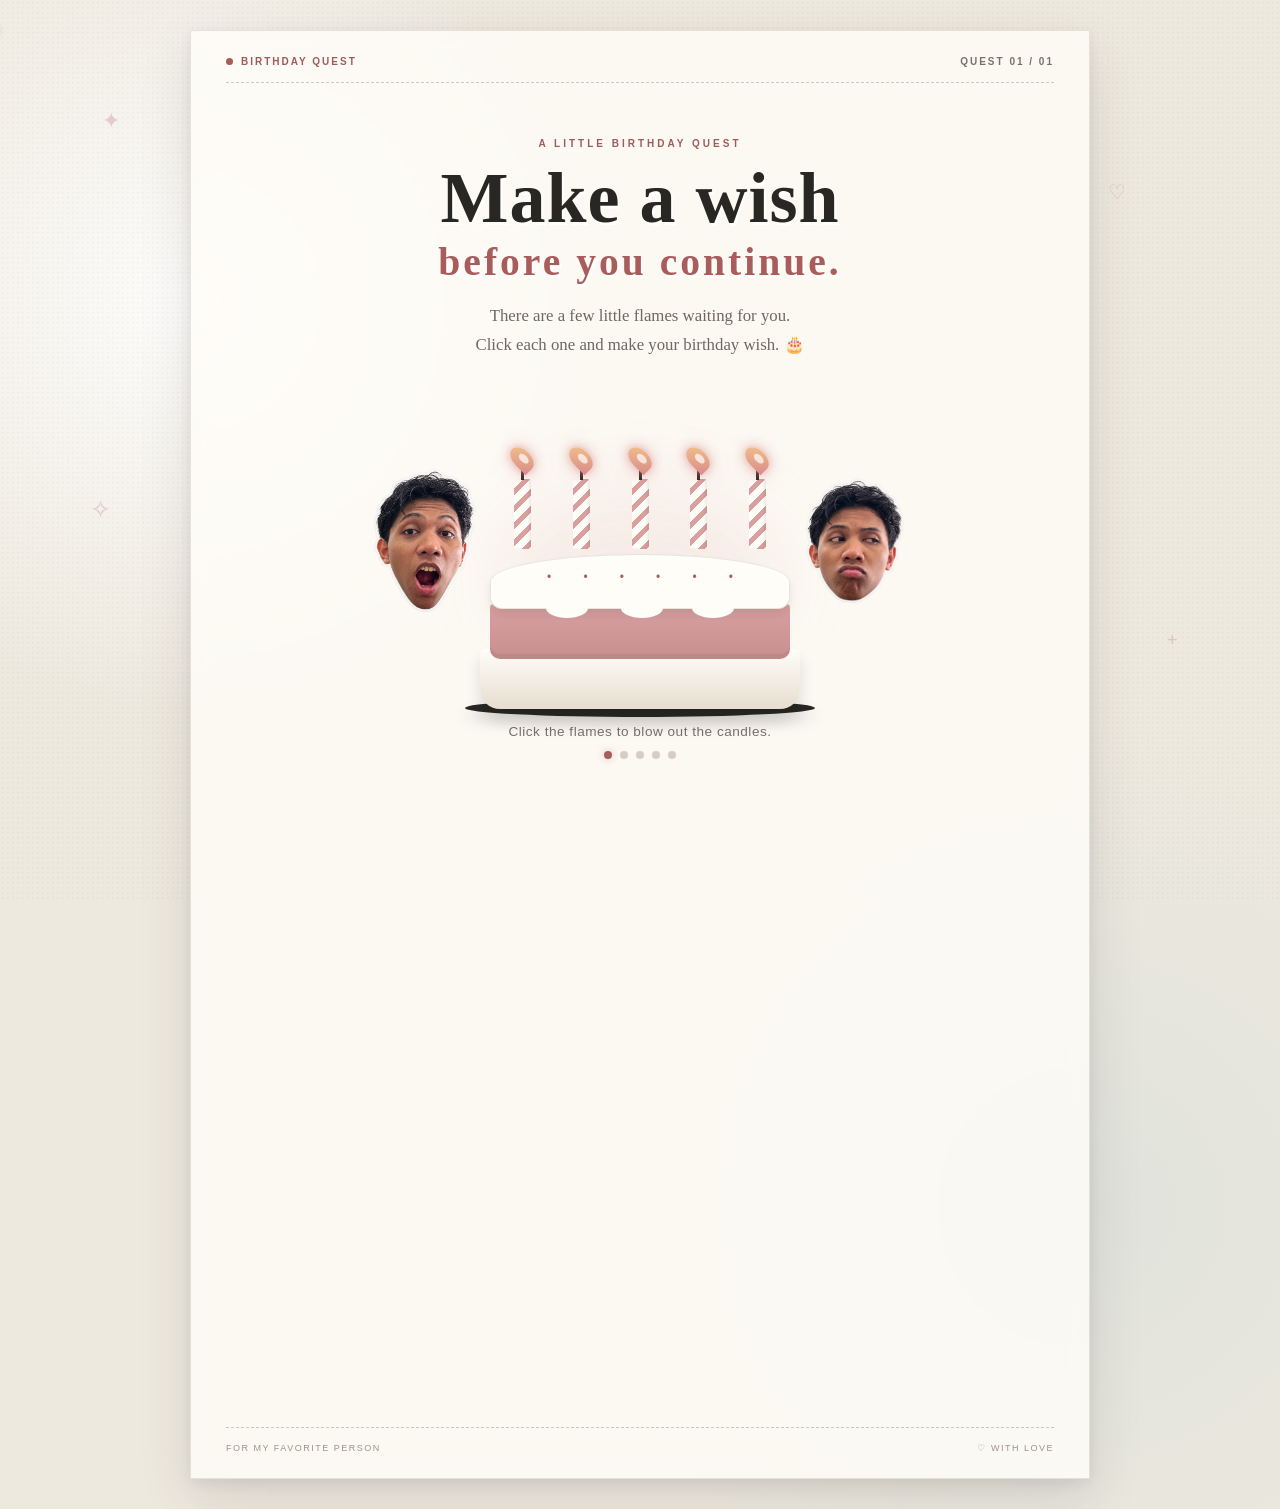
==== cause.html @ e963bb45 "Add files via upload" ====
<!DOCTYPE html>
<html lang="en">

<head>
    <meta charset="UTF-8">
    <meta name="viewport" content="width=device-width, initial-scale=1.0">

    <title>A Birthday Quest For You 🎂</title>

    <script src="https://cdnjs.cloudflare.com/ajax/libs/gsap/3.12.2/gsap.min.js"></script>

    <link rel="stylesheet" href="./cause.css">
</head>

<body>

    <!-- Custom Cursor -->
    <div class="cursor"></div>


    <!-- Paper texture -->
    <div class="paper-texture"></div>


    <!-- Floating decorations -->
    <div class="floating-background">
        <span>✦</span>
        <span>♡</span>
        <span>✧</span>
        <span>+</span>
        <span>⋆</span>
        <span>♡</span>
    </div>


    <main class="birthday-page">

        <!-- TOP -->
        <div class="quest-header">

            <div class="quest-label">
                <span class="status-dot"></span>
                BIRTHDAY QUEST
            </div>

            <div class="quest-number">
                QUEST 01 / 01
            </div>

        </div>


        <!-- MAIN -->
        <section class="birthday-content">

            <p class="eyebrow">
                A LITTLE BIRTHDAY QUEST
            </p>

            <h1>
                Make a wish<br>
                <span>before you continue.</span>
            </h1>

            <p class="description">
                There are a few little flames waiting for you.
                <br>
                Click each one and make your birthday wish. 🎂
            </p>


            <!-- CAKE -->
            <div class="cake-area">

            <div class="cake-glow"></div>


            <!-- D1 -->
            <div class="cake-sticker sticker-d1">
                <img src="d2.png" alt="D1">
            </div>


            <!-- D2 -->
            <div class="cake-sticker sticker-d2">
                <img src="d3.png" alt="D2">
            </div>


            <div class="cake">

                <!-- Candles -->
                <div class="candles">

                    <div class="candle candle-1">
                        <div class="flame" data-candle="1"></div>
                        <div class="wick"></div>
                        <div class="candle-body"></div>
                        <div class="smoke"></div>
                    </div>

                    <div class="candle candle-2">
                        <div class="flame" data-candle="2"></div>
                        <div class="wick"></div>
                        <div class="candle-body"></div>
                        <div class="smoke"></div>
                    </div>

                    <div class="candle candle-3">
                        <div class="flame" data-candle="3"></div>
                        <div class="wick"></div>
                        <div class="candle-body"></div>
                        <div class="smoke"></div>
                    </div>

                    <div class="candle candle-4">
                        <div class="flame" data-candle="4"></div>
                        <div class="wick"></div>
                        <div class="candle-body"></div>
                        <div class="smoke"></div>
                    </div>

                    <div class="candle candle-5">
                        <div class="flame" data-candle="5"></div>
                        <div class="wick"></div>
                        <div class="candle-body"></div>
                        <div class="smoke"></div>
                    </div>

                </div>


                <!-- Cake -->
                <div class="cake-top">

                    <div class="cream cream-1"></div>
                    <div class="cream cream-2"></div>
                    <div class="cream cream-3"></div>

                    <div class="sprinkles">
                        <span>•</span>
                        <span>•</span>
                        <span>•</span>
                        <span>•</span>
                        <span>•</span>
                        <span>•</span>
                    </div>

                </div>

                <div class="cake-middle"></div>

                <div class="cake-bottom"></div>

                <div class="cake-plate"></div>

            </div>

        </div>


            <!-- QUEST STATUS -->
            <div class="quest-status">

                <span id="quest-text">
                    Click the flames to blow out the candles.
                </span>

                <div class="candle-progress">
                    <span class="progress-dot active"></span>
                    <span class="progress-dot"></span>
                    <span class="progress-dot"></span>
                    <span class="progress-dot"></span>
                    <span class="progress-dot"></span>
                </div>

            </div>
            
    <div class="wish-card">

        <p class="wish-small">
            A LITTLE MESSAGE FOR YOU
        </p>

        <p class="wish-text" id="wish-text">
            Semoga semua doa kamu terkabul ya. ♡
        </p>

        <button id="wish-confirm">
            Continue
            <span>→</span>
        </button>

    </div>

</div>


            <!-- COMPLETED MESSAGE -->
            <div class="birthday-message" id="birthday-message">

                <div class="message-icon">
                    ♡
                </div>

                <p class="message-small">
                    QUEST COMPLETE
                </p>

                <h2>
                    Happy Birthday, my love. 🤍
                </h2>

                <p>
                    I hope this new chapter of your life
                    brings you lots of happiness,
                    good things, and everything you've been wishing for.
                </p>

                <p>
                    And I hope I get to be there
                    for as many of those moments as I can.
                </p>

                <button id="continue-button">
                    Read my birthday message
                    <span>→</span>
                </button>

            </div>

        </section>
        


        <!-- FOOTER -->
        <div class="bottom-bar">

            <span>FOR MY FAVORITE PERSON</span>

            <span>♡ WITH LOVE</span>

        </div>

    </main>


    <script src="./cause.js"></script>

</body>

</html>
---- cause.css ----
/* ========================================
   RESET
======================================== */

* {
    margin: 0;
    padding: 0;
    box-sizing: border-box;
    cursor: none;
}


/* ========================================
   BODY
======================================== */

body {

    min-height: 100vh;

    position: relative;

    overflow-x: hidden;

    font-family:
        "Arial Rounded MT Bold",
        Arial,
        sans-serif;

    color: #292724;

    background:

        radial-gradient(
            circle at 15% 20%,
            rgba(255,255,255,.9),
            transparent 25%
        ),

        radial-gradient(
            circle at 85% 80%,
            rgba(210,220,215,.5),
            transparent 30%
        ),

        #eee9df;
}


/* ========================================
   PAPER TEXTURE
======================================== */

.paper-texture {

    position: fixed;

    inset: 0;

    pointer-events: none;

    z-index: 0;

    opacity: .3;

    background-image:

        radial-gradient(
            rgba(80,70,60,.13) 1px,
            transparent 1px
        );

    background-size: 5px 5px;
}


/* ========================================
   CURSOR
======================================== */

.cursor {

    position: fixed;

    width: 24px;
    height: 24px;

    pointer-events: none;

    z-index: 99999;

    transform: translate(-50%, -50%);
}

.cursor::after {

    content: "♥";

    display: block;

    color: #a85c5c;

    font-size: 20px;

    filter:
        drop-shadow(
            0 2px 3px
            rgba(0,0,0,.2)
        );
}


/* ========================================
   FLOATING BACKGROUND
======================================== */

.floating-background {

    position: fixed;

    inset: 0;

    pointer-events: none;

    z-index: 1;

    overflow: hidden;
}


.floating-background span {

    position: absolute;

    color: #a85c5c;

    opacity: .25;

    animation:
        floatAround
        5s ease-in-out
        infinite;
}


.floating-background span:nth-child(1) {
    top: 12%;
    left: 8%;
    font-size: 22px;
}

.floating-background span:nth-child(2) {
    top: 20%;
    right: 12%;
    font-size: 20px;
}

.floating-background span:nth-child(3) {
    top: 55%;
    left: 7%;
    font-size: 25px;
}

.floating-background span:nth-child(4) {
    top: 70%;
    right: 8%;
    font-size: 18px;
}

.floating-background span:nth-child(5) {
    bottom: 12%;
    left: 20%;
    font-size: 20px;
}

.floating-background span:nth-child(6) {
    top: 42%;
    right: 23%;
    font-size: 22px;
}


/* ========================================
   MAIN PAGE
======================================== */

.birthday-page {

    position: relative;

    z-index: 5;

    width: min(
        900px,
        92%
    );

    min-height: 720px;

    margin: 30px auto;

    padding:
        25px
        35px
        25px;

    background:
        rgba(255,253,248,.82);

    border:
        1px solid
        rgba(60,55,50,.12);

    box-shadow:

        0 20px 50px
        rgba(50,45,40,.12),

        0 5px 15px
        rgba(50,45,40,.08);

    backdrop-filter:
        blur(10px);

    -webkit-backdrop-filter:
        blur(10px);
}


/* ========================================
   HEADER
======================================== */

.quest-header {

    display: flex;

    justify-content:
        space-between;

    align-items: center;

    padding-bottom: 15px;

    border-bottom:
        1px dashed
        rgba(60,55,50,.25);

    font-size: 10px;

    font-weight: bold;

    letter-spacing: 2px;

    color: #77716a;
}


.quest-label {

    display: flex;

    align-items: center;

    gap: 8px;

    color: #9c5c5c;
}


.status-dot {

    width: 7px;
    height: 7px;

    display: inline-block;

    border-radius: 50%;

    background: #a85c5c;

    animation:
        blink
        1.2s ease-in-out
        infinite;
}


/* ========================================
   CONTENT
======================================== */

.birthday-content {

    display: flex;

    flex-direction: column;

    align-items: center;

    text-align: center;

    padding:
        55px 0
        40px;
}


.eyebrow {

    font-size: 10px;

    letter-spacing: 3px;

    color: #9c5c5c;

    font-weight: bold;

    margin-bottom: 15px;
}


/* ========================================
   TITLE
======================================== */

h1 {

    font-family:
        Georgia,
        serif;

    font-size:
        clamp(
            2.5rem,
            6vw,
            4.5rem
        );

    line-height: .95;

    letter-spacing: 1px;

    color: #292724;

    margin-bottom: 20px;

    text-shadow:
        2px 3px 0
        rgba(255,255,255,.8);
}


h1 span {

    display: block;

    color: #a85c5c;

    font-size: .55em;

    letter-spacing: 3px;

    margin-top: 12px;
}


.description {

    color: #6e6861;

    font-family: Georgia, serif;

    font-size: 1.05rem;

    line-height: 1.7;

    margin-bottom: 15px;
}


/* ========================================
   CAKE AREA
======================================== */

.cake-area {

    position: relative;

    width: 450px;

    max-width: 95%;

    height: 330px;

    margin:
        10px auto
        0;

    display: flex;

    justify-content: center;

    align-items: flex-end;
}


.cake-glow {

    position: absolute;

    width: 280px;
    height: 180px;

    bottom: 45px;

    background:
        rgba(210,139,139,.12);

    filter: blur(35px);

    border-radius: 50%;
}


/* ========================================
   CAKE
======================================== */

.cake {

    position: relative;

    width: 330px;

    height: 210px;
}


/* ========================================
   CANDLES
======================================== */

.candles {

    position: absolute;

    width: 260px;

    height: 130px;

    left: 35px;

    top: -85px;

    display: flex;

    justify-content: space-between;

    align-items: flex-end;

    z-index: 5;
}


.candle {

    position: relative;

    width: 25px;

    height: 90px;
}


/* Candle body */

.candle-body {

    position: absolute;

    bottom: 0;

    left: 4px;

    width: 17px;

    height: 70px;

    background:

        repeating-linear-gradient(
            135deg,
            #fffdf8 0px,
            #fffdf8 7px,
            #d9a0a0 7px,
            #d9a0a0 12px
        );

    border-radius:
        3px 3px 2px 2px;

    box-shadow:
        inset -2px 0 3px
        rgba(0,0,0,.08);
}


/* Wick */

.wick {

    position: absolute;

    width: 3px;
    height: 10px;

    background: #292724;

    left: 11px;

    bottom: 69px;

    z-index: 2;
}


/* ========================================
   FLAME
======================================== */

.flame {

    position: absolute;

    width: 18px;
    height: 28px;

    left: 3px;

    bottom: 76px;

    z-index: 10;

    background:
        linear-gradient(
            45deg,
            #d98b8b,
            #f2c48b
        );

    border-radius:
        50% 50% 50% 0;

    transform:
        rotate(-45deg);

    box-shadow:

        0 0 10px
        rgba(217,139,139,.7),

        0 0 20px
        rgba(217,139,139,.35);

    animation:
        flameFlicker
        .45s ease-in-out
        infinite alternate;

    transition:
        opacity .3s ease,
        transform .3s ease;

    /* IMPORTANT */
    cursor: pointer;
}


.flame::after {

    content: "";

    position: absolute;

    width: 7px;
    height: 12px;

    background: #fffdf8;

    border-radius: 50%;

    left: 7px;
    top: 9px;

    opacity: .7;
}


/* Hover flame */

.flame:hover {

    transform:
        rotate(-45deg)
        scale(1.18);
}


/* ========================================
   SMOKE
======================================== */

.smoke {

    position: absolute;

    width: 8px;
    height: 8px;

    border-radius: 50%;

    left: 8px;

    bottom: 82px;

    background:
        rgba(120,115,108,.35);

    opacity: 0;

    filter: blur(2px);

    pointer-events: none;
}


/* ========================================
   CAKE BODY
======================================== */

.cake-top {

    position: absolute;

    left: 15px;

    bottom: 105px;

    width: 300px;

    height: 55px;

    background: #fffdf8;

    border-radius:
        50% 50%
        12px 12px;

    border:
        1px solid
        rgba(60,55,50,.12);

    box-shadow:
        0 5px 8px
        rgba(0,0,0,.08);

    z-index: 3;
}


/* Cream */

.cream {

    position: absolute;

    width: 42px;

    height: 20px;

    background: #fffdf8;

    border-radius: 0 0 50% 50%;

    bottom: -10px;
}


.cream-1 {
    left: 55px;
}

.cream-2 {
    left: 130px;
}

.cream-3 {
    right: 55px;
}


/* Sprinkles */

.sprinkles {

    display: flex;

    justify-content:
        space-around;

    padding: 15px 40px;

    color: #a85c5c;

    font-size: 12px;
}


/* Middle */

.cake-middle {

    position: absolute;

    left: 15px;

    bottom: 55px;

    width: 300px;

    height: 55px;

    background:
        linear-gradient(
            to bottom,
            #d7a0a0,
            #c98f8f
        );

    border-radius:
        4px 4px 10px 10px;

    box-shadow:
        inset 0 -5px 0
        rgba(0,0,0,.06);

    z-index: 2;
}


/* Bottom */

.cake-bottom {

    position: absolute;

    left: 5px;

    bottom: 5px;

    width: 320px;

    height: 60px;

    background:
        linear-gradient(
            to bottom,
            #fffdf8,
            #e7ddd0
        );

    border-radius:
        5px 5px 20px 20px;

    box-shadow:
        0 10px 15px
        rgba(0,0,0,.12);

    z-index: 1;
}


/* Plate */

.cake-plate {

    position: absolute;

    width: 350px;

    height: 18px;

    left: -10px;

    bottom: -3px;

    background: #292724;

    border-radius: 50%;

    box-shadow:
        0 8px 15px
        rgba(0,0,0,.15);

    z-index: 0;
}


/* ========================================
   QUEST STATUS
======================================== */

.quest-status {

    display: flex;

    flex-direction: column;

    align-items: center;

    gap: 12px;

    color: #77716a;

    font-size: .85rem;

    letter-spacing: .5px;

    margin-top: 10px;
}


.candle-progress {

    display: flex;

    gap: 8px;
}


.progress-dot {

    width: 8px;
    height: 8px;

    border-radius: 50%;

    background: #d6cec4;

    transition:
        all .3s ease;
}


.progress-dot.active {

    background: #a85c5c;

    box-shadow:
        0 0 8px
        rgba(168,92,92,.4);
}


/* ========================================
   BIRTHDAY MESSAGE
======================================== */

.birthday-message {

    width: min(
        600px,
        90%
    );

    margin:
        35px auto
        0;

    padding:
        35px 30px;

    background:
        rgba(255,253,248,.9);

    border:
        1px solid
        rgba(60,55,50,.12);

    box-shadow:
        0 15px 35px
        rgba(50,45,40,.1);

    opacity: 0;

    visibility: hidden;

    transform:
        translateY(25px)
        scale(.96);
}


.message-icon {

    font-size: 28px;

    color: #a85c5c;

    margin-bottom: 10px;
}


.message-small {

    font-size: 9px;

    letter-spacing: 3px;

    color: #9c5c5c;

    font-weight: bold;

    margin-bottom: 10px;
}


.birthday-message h2 {

    font-family: Georgia, serif;

    font-size:
        clamp(
            1.8rem,
            5vw,
            2.7rem
        );

    color: #292724;

    margin-bottom: 18px;
}


.birthday-message p:not(.message-small) {

    color: #6e6861;

    line-height: 1.7;

    font-family: Georgia, serif;

    margin-bottom: 10px;
}


/* ========================================
   CONTINUE BUTTON
======================================== */

#continue-button {

    margin-top: 18px;

    padding:
        13px 25px;

    border: none;

    border-radius: 4px;

    background: #292724;

    color: #fffdf8;

    font-family:
        "Arial Rounded MT Bold",
        Arial,
        sans-serif;

    font-size: .85rem;

    font-weight: bold;

    letter-spacing: 1px;

    box-shadow:
        0 5px 0 #171614,
        0 10px 20px
        rgba(0,0,0,.12);

    transition:
        transform .2s ease,
        background .2s ease;
}


#continue-button:hover {

    background: #3b3834;

    transform:
        translateY(-3px);
}


#continue-button span {

    margin-left: 8px;

    color: #d98b8b;
}


/* ========================================
   BOTTOM BAR
======================================== */

.bottom-bar {

    display: flex;

    justify-content:
        space-between;

    padding-top: 15px;

    border-top:
        1px dashed
        rgba(60,55,50,.25);

    font-size: 9px;

    letter-spacing: 1.5px;

    color: #9a938b;
}


/* ========================================
   ANIMATIONS
======================================== */

@keyframes blink {

    0%, 100% {
        opacity: 1;
    }

    50% {
        opacity: .3;
    }
}


@keyframes flameFlicker {

    from {
        transform:
            rotate(-45deg)
            scale(.95);
    }

    to {
        transform:
            rotate(-43deg)
            scale(1.08);
    }
}


@keyframes floatAround {

    0%, 100% {
        transform:
            translateY(0)
            rotate(0deg);
    }

    50% {
        transform:
            translateY(-18px)
            rotate(5deg);
    }
}


@keyframes smokeRise {

    0% {
        opacity: .5;

        transform:
            translateY(0)
            scale(.7);
    }

    100% {
        opacity: 0;

        transform:
            translate(
                8px,
                -45px
            )
            scale(1.5);
    }
}


/* ========================================
   MOBILE
======================================== */

@media (max-width: 768px) {

    .birthday-page {

        width: 94%;

        min-height: auto;

        margin: 20px auto;

        padding:
            20px
            18px
            22px;
    }


    .birthday-content {

        padding:
            40px 0
            30px;
    }


    h1 {

        font-size:
            clamp(
                2.3rem,
                11vw,
                3.5rem
            );
    }


    .description {

        font-size: .9rem;
    }


    .cake-area {

        transform:
            scale(.8);

        margin:
            -10px
            auto;
    }


    .quest-status {

        margin-top: -20px;
    }


    .birthday-message {

        padding:
            28px
            18px;
    }


    .bottom-bar {

        font-size: 7px;

        letter-spacing: 1px;
    }
}


@media (max-width: 480px) {

    .quest-header {

        font-size: 8px;
    }


    .cake-area {

        transform:
            scale(.68);

        margin:
            -35px
            auto;
    }


    .quest-status {

        margin-top: -45px;
    }


    .birthday-message h2 {

        font-size: 1.8rem;
    }
}
/* ========================================
   WISH REVEAL
======================================== */

.wish-reveal {

    position: fixed;

    inset: 0;

    z-index: 100;

    display: flex;

    align-items: center;

    justify-content: center;

    pointer-events: none;

    opacity: 0;

    visibility: hidden;

}


/* Soft overlay */

.wish-reveal::before {

    content: "";

    position: absolute;

    inset: 0;

    background:
        rgba(238,233,223,.72);

    backdrop-filter:
        blur(5px);

    -webkit-backdrop-filter:
        blur(5px);

}


/* Active */

.wish-reveal.active {

    opacity: 1;

    visibility: visible;

    pointer-events: auto;

}


/* ========================================
   WISH CARD
======================================== */

.wish-card {

    position: relative;

    z-index: 3;

    width: min(
        400px,
        82vw
    );

    padding:
        32px
        28px
        28px;

    text-align: center;

    background:
        rgba(255,253,248,.96);

    border:
        1px solid
        rgba(60,55,50,.12);

    box-shadow:

        0 20px 50px
        rgba(50,45,40,.15),

        0 5px 15px
        rgba(50,45,40,.08);

    opacity: 0;

    transform:
        translateY(20px)
        scale(.96);
}


/* Small label */

.wish-small {

    font-size: 9px;

    letter-spacing: 3px;

    color: #9c5c5c;

    font-weight: bold;

    margin-bottom: 15px;
}


/* Main wish */

.wish-text {

    color: #6e6861;

    font-family: Georgia, serif;

    font-size: 1.15rem;

    line-height: 1.7;

    margin-bottom: 22px;
}


/* ========================================
   WISH BUTTON
======================================== */

#wish-confirm {

    padding:
        12px
        22px;

    border: none;

    border-radius: 4px;

    background: #292724;

    color: #fffdf8;

    font-family:
        "Arial Rounded MT Bold",
        Arial,
        sans-serif;

    font-size: .8rem;

    font-weight: bold;

    letter-spacing: 1px;

    box-shadow:
        0 4px 0 #171614,
        0 8px 15px
        rgba(0,0,0,.1);

    transition:
        transform .2s ease,
        background .2s ease;

    cursor: pointer;
}


#wish-confirm:hover {

    background: #3b3834;

    transform:
        translateY(-3px);
}


#wish-confirm span {

    margin-left: 8px;

    color: #d98b8b;
}


/* ========================================
   HEAD STICKERS
======================================== */

.wish-character {

    position: absolute;

    z-index: 4;

    width: 145px;

    pointer-events: none;

    opacity: 0;
}


.wish-character img {

    display: block;

    width: 100%;

    height: auto;
}


/* Left sticker */

.character-1 {

    left:
        calc(50% - 275px);

    top:
        calc(50% - 145px);

    transform:
        rotate(-5deg);
}


/* Right sticker */

.character-2 {

    right:
        calc(50% - 275px);

    bottom:
        calc(50% - 135px);

    transform:
        rotate(5deg);
}

/* ========================================
   D1 & D2 STICKERS
======================================== */
/* ========================================
   CAKE STICKERS
======================================== */

.cake-sticker {
    position: absolute;
    z-index: 5;
    pointer-events: none;
}

.cake-sticker img {
    width: 100%;
    height: auto;
    display: block;
}

/* Sticker kiri */
.sticker-d1 {
    width: 110px;
    left: calc(50% - 280px);
    top: 48%;
    transform: translateY(-50%);
}

/* Sticker kanan */
.sticker-d2 {
    width: 110px;
    right: calc(50% - 280px);
    top: 48%;
    transform: translateY(-50%);
}
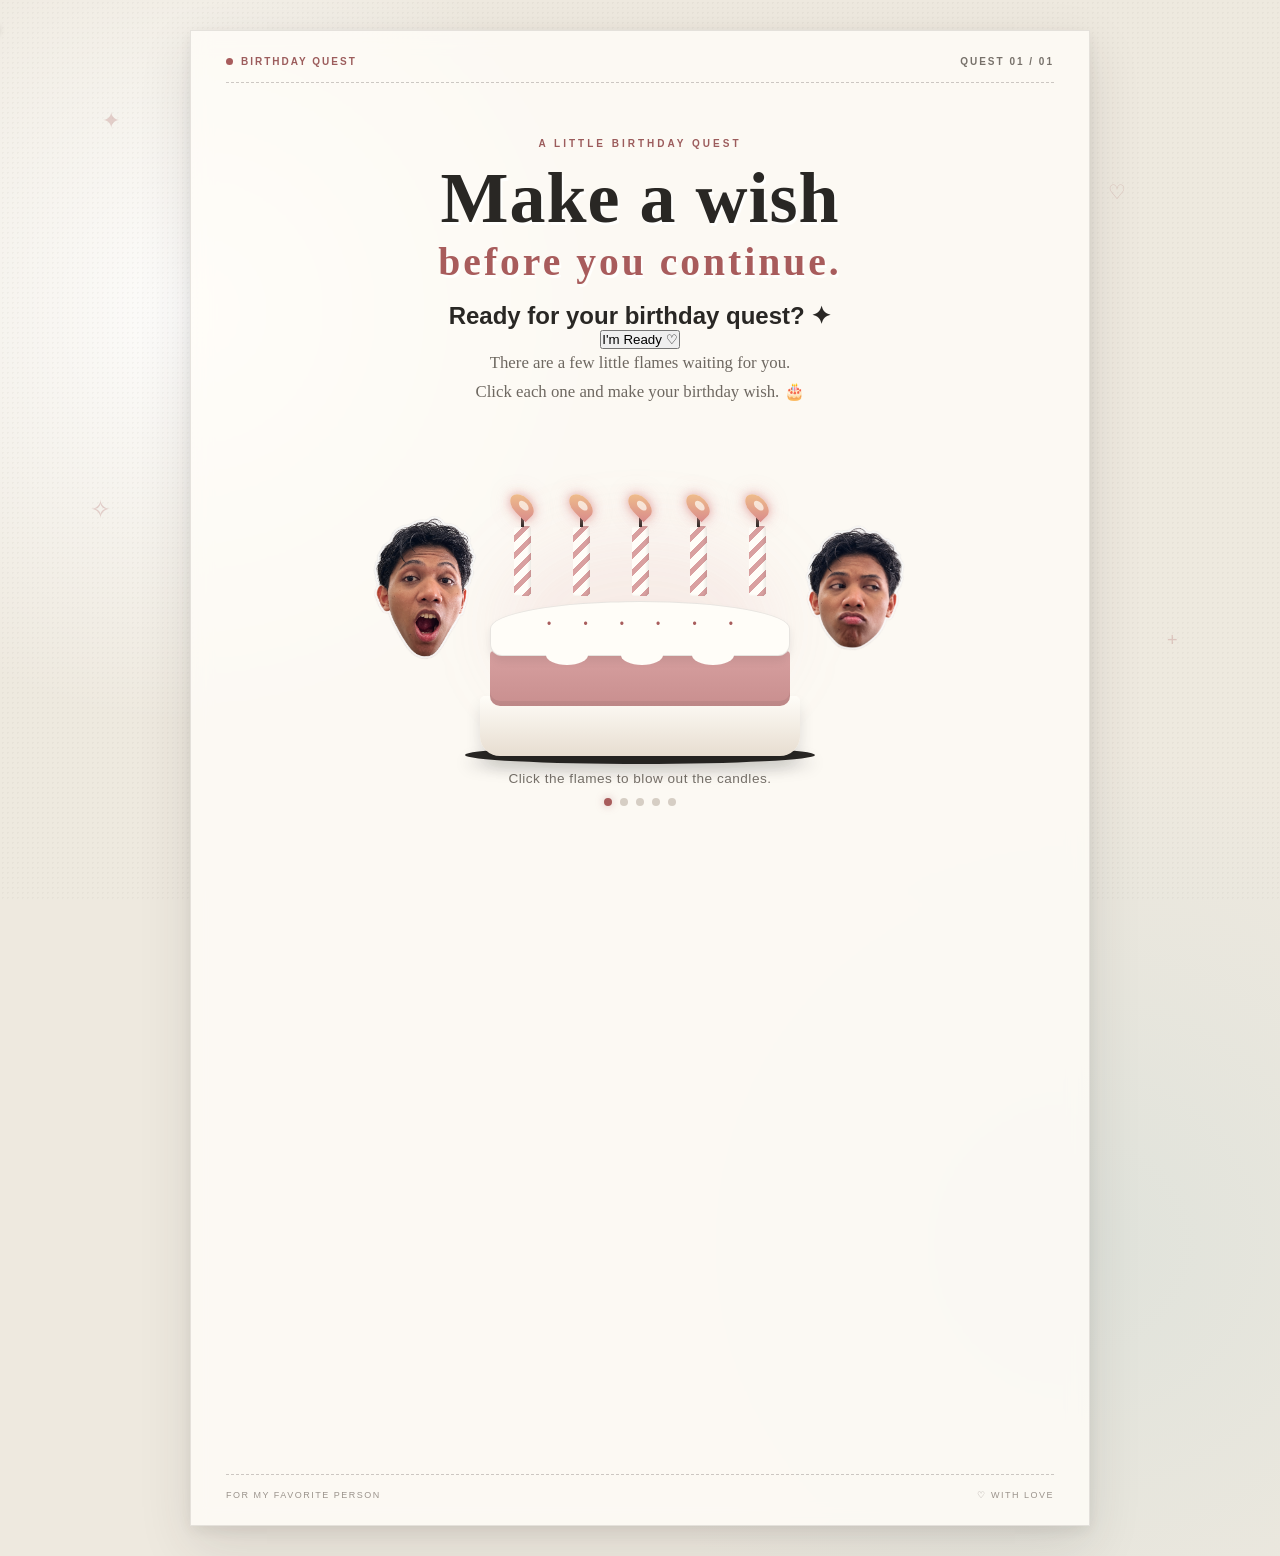
==== commit d70dd3f3: "Update cause.html" ====
--- a/cause.html
+++ b/cause.html
@@ -61,7 +61,18 @@
                 Make a wish<br>
                 <span>before you continue.</span>
             </h1>
-
+            <div id="ready-screen">
+                <h2>Ready for your birthday quest? ✦</h2>
+                <button id="ready-btn">I'm Ready ♡</button>
+            </div>
+            
+            <div id="cake-section" style="display: none;">
+                <!-- cake kamu di sini -->
+            
+                <span id="quest-text">
+                    Click the flames to blow out the candles.
+                </span>
+            </div>
             <p class="description">
                 There are a few little flames waiting for you.
                 <br>
@@ -249,4 +260,4 @@
 
 </body>
 
-</html>+</html>
--- a/cause.css
+++ b/cause.css
@@ -806,7 +806,25 @@
     z-index: 0;
 }
 
-
+@media (max-width: 600px) {
+
+    #quest-text {
+       transform: translateY(50px);
+        position: relative;
+        z-index: 10;
+        display: block;
+        width: 90%;
+        margin: 0 auto 20px;
+        text-align: center;
+        line-height: 1.4;
+    }
+
+    /* Kalau cake masih menimpa teks */
+    .cake {
+        margin-top: 20px;
+    }
+
+}
 /* ========================================
    QUEST STATUS
 ======================================== */
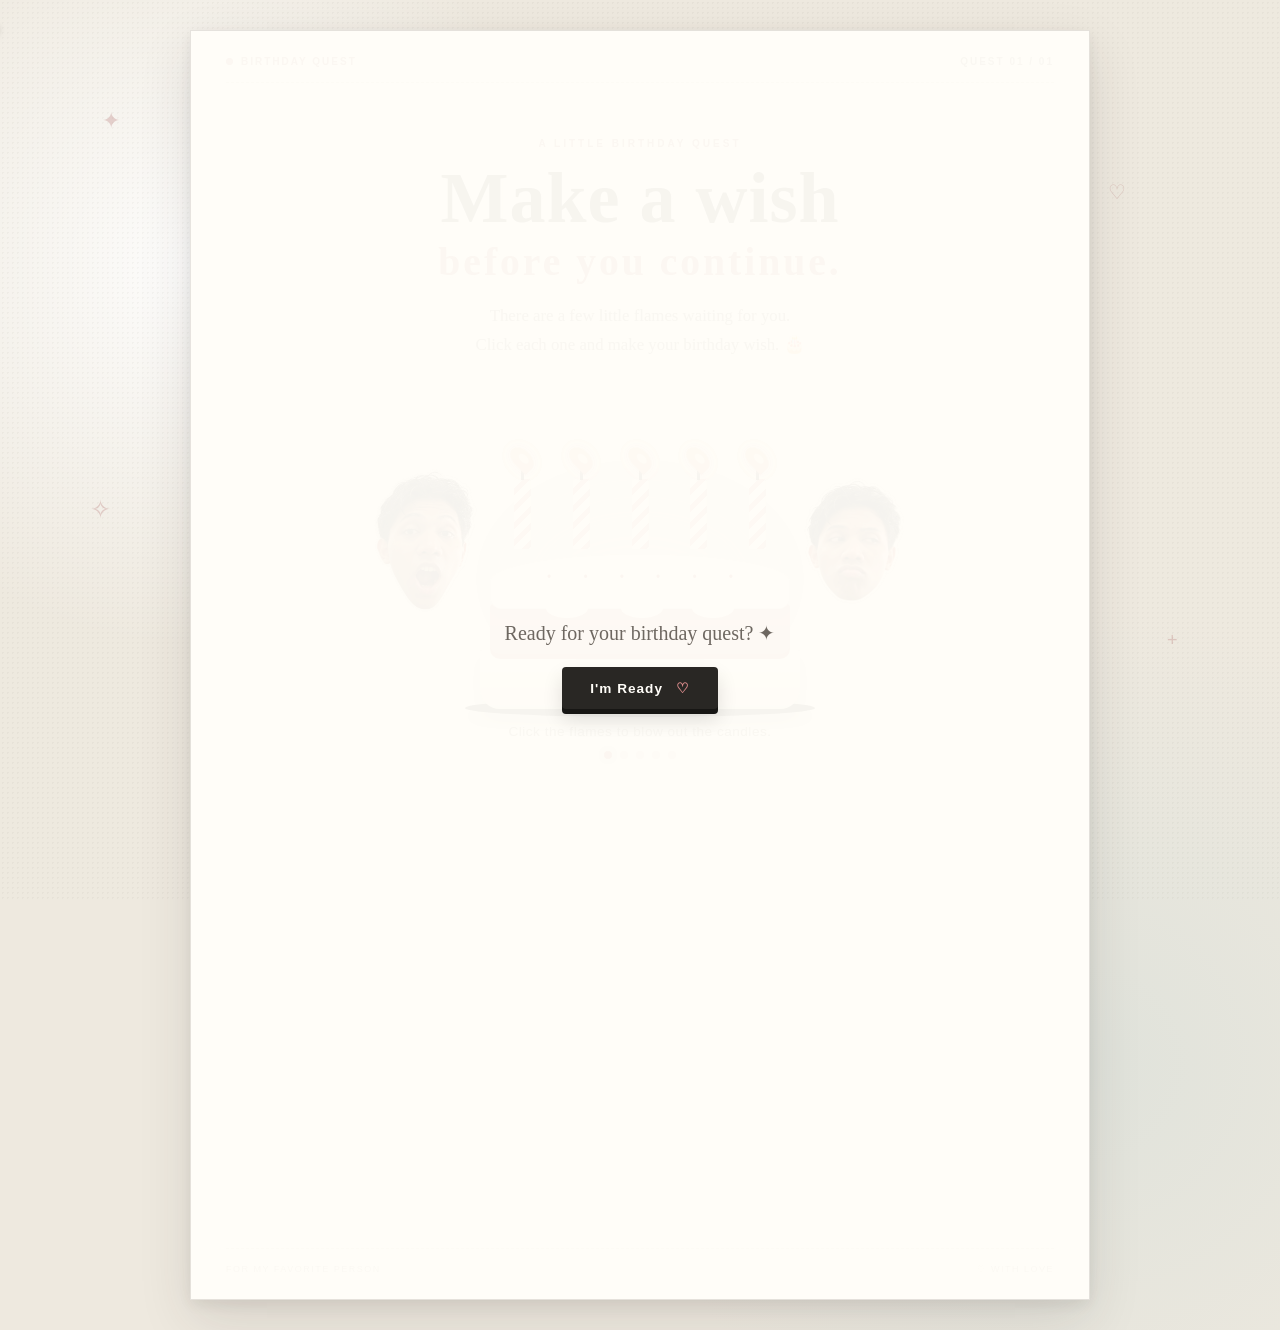
==== commit 160f59b9: "Update cause.html" ====
--- a/cause.html
+++ b/cause.html
@@ -2,260 +2,447 @@
 <html lang="en">
 
 <head>
+
     <meta charset="UTF-8">
-    <meta name="viewport" content="width=device-width, initial-scale=1.0">
+
+    <meta
+        name="viewport"
+        content="width=device-width, initial-scale=1.0"
+    >
 
     <title>A Birthday Quest For You 🎂</title>
 
-    <script src="https://cdnjs.cloudflare.com/ajax/libs/gsap/3.12.2/gsap.min.js"></script>
-
-    <link rel="stylesheet" href="./cause.css">
+    <script
+        src="https://cdnjs.cloudflare.com/ajax/libs/gsap/3.12.2/gsap.min.js">
+    </script>
+
+    <link
+        rel="stylesheet"
+        href="./cause.css"
+    >
+
 </head>
 
+
 <body>
 
-    <!-- Custom Cursor -->
+    <!-- ========================================
+         CUSTOM CURSOR
+    ======================================== -->
+
     <div class="cursor"></div>
 
 
-    <!-- Paper texture -->
+    <!-- ========================================
+         PAPER TEXTURE
+    ======================================== -->
+
     <div class="paper-texture"></div>
 
 
-    <!-- Floating decorations -->
+    <!-- ========================================
+         FLOATING BACKGROUND
+    ======================================== -->
+
     <div class="floating-background">
+
         <span>✦</span>
         <span>♡</span>
         <span>✧</span>
         <span>+</span>
         <span>⋆</span>
         <span>♡</span>
+
     </div>
 
 
+    <!-- ========================================
+         MAIN PAGE
+    ======================================== -->
+
     <main class="birthday-page">
 
-        <!-- TOP -->
+
+        <!-- ========================================
+             HEADER
+        ======================================== -->
+
         <div class="quest-header">
 
             <div class="quest-label">
+
                 <span class="status-dot"></span>
+
                 BIRTHDAY QUEST
-            </div>
+
+            </div>
+
 
             <div class="quest-number">
+
                 QUEST 01 / 01
+
             </div>
 
         </div>
 
 
-        <!-- MAIN -->
+        <!-- ========================================
+             MAIN CONTENT
+        ======================================== -->
+
         <section class="birthday-content">
+
+
+            <!-- TITLE -->
 
             <p class="eyebrow">
                 A LITTLE BIRTHDAY QUEST
             </p>
 
+
             <h1>
-                Make a wish<br>
-                <span>before you continue.</span>
+
+                Make a wish
+
+                <br>
+
+                <span>
+                    before you continue.
+                </span>
+
             </h1>
+
+
+            <!-- ========================================
+                 READY SCREEN
+            ======================================== -->
+
             <div id="ready-screen">
-                <h2>Ready for your birthday quest? ✦</h2>
-                <button id="ready-btn">I'm Ready ♡</button>
-            </div>
-            
-            <div id="cake-section" style="display: none;">
-                <!-- cake kamu di sini -->
-            
+
+                <p>
+                    Ready for your birthday quest? ✦
+                </p>
+
+
+                <button id="ready-button">
+
+                    I'm Ready
+
+                    <span>♡</span>
+
+                </button>
+
+            </div>
+
+
+            <!-- ========================================
+                 DESCRIPTION
+            ======================================== -->
+
+            <p class="description">
+
+                There are a few little flames waiting for you.
+
+                <br>
+
+                Click each one and make your birthday wish. 🎂
+
+            </p>
+
+
+            <!-- ========================================
+                 CAKE AREA
+            ======================================== -->
+
+            <div class="cake-area">
+
+
+                <div class="cake-glow"></div>
+
+
+                <!-- D1 STICKER -->
+
+                <div class="cake-sticker sticker-d1">
+
+                    <img
+                        src="d2.png"
+                        alt="D1"
+                    >
+
+                </div>
+
+
+                <!-- D2 STICKER -->
+
+                <div class="cake-sticker sticker-d2">
+
+                    <img
+                        src="d3.png"
+                        alt="D2"
+                    >
+
+                </div>
+
+
+                <!-- CAKE -->
+
+                <div class="cake">
+
+
+                    <!-- CANDLES -->
+
+                    <div class="candles">
+
+
+                        <div class="candle candle-1">
+
+                            <div
+                                class="flame"
+                                data-candle="1">
+                            </div>
+
+                            <div class="wick"></div>
+
+                            <div class="candle-body"></div>
+
+                            <div class="smoke"></div>
+
+                        </div>
+
+
+                        <div class="candle candle-2">
+
+                            <div
+                                class="flame"
+                                data-candle="2">
+                            </div>
+
+                            <div class="wick"></div>
+
+                            <div class="candle-body"></div>
+
+                            <div class="smoke"></div>
+
+                        </div>
+
+
+                        <div class="candle candle-3">
+
+                            <div
+                                class="flame"
+                                data-candle="3">
+                            </div>
+
+                            <div class="wick"></div>
+
+                            <div class="candle-body"></div>
+
+                            <div class="smoke"></div>
+
+                        </div>
+
+
+                        <div class="candle candle-4">
+
+                            <div
+                                class="flame"
+                                data-candle="4">
+                            </div>
+
+                            <div class="wick"></div>
+
+                            <div class="candle-body"></div>
+
+                            <div class="smoke"></div>
+
+                        </div>
+
+
+                        <div class="candle candle-5">
+
+                            <div
+                                class="flame"
+                                data-candle="5">
+                            </div>
+
+                            <div class="wick"></div>
+
+                            <div class="candle-body"></div>
+
+                            <div class="smoke"></div>
+
+                        </div>
+
+
+                    </div>
+
+
+                    <!-- CAKE TOP -->
+
+                    <div class="cake-top">
+
+                        <div class="cream cream-1"></div>
+
+                        <div class="cream cream-2"></div>
+
+                        <div class="cream cream-3"></div>
+
+
+                        <div class="sprinkles">
+
+                            <span>•</span>
+                            <span>•</span>
+                            <span>•</span>
+                            <span>•</span>
+                            <span>•</span>
+                            <span>•</span>
+
+                        </div>
+
+                    </div>
+
+
+                    <!-- CAKE MIDDLE -->
+
+                    <div class="cake-middle"></div>
+
+
+                    <!-- CAKE BOTTOM -->
+
+                    <div class="cake-bottom"></div>
+
+
+                    <!-- PLATE -->
+
+                    <div class="cake-plate"></div>
+
+
+                </div>
+
+            </div>
+
+
+            <!-- ========================================
+                 QUEST STATUS
+            ======================================== -->
+
+            <div class="quest-status">
+
+
                 <span id="quest-text">
+
                     Click the flames to blow out the candles.
+
                 </span>
-            </div>
-            <p class="description">
-                There are a few little flames waiting for you.
-                <br>
-                Click each one and make your birthday wish. 🎂
-            </p>
-
-
-            <!-- CAKE -->
-            <div class="cake-area">
-
-            <div class="cake-glow"></div>
-
-
-            <!-- D1 -->
-            <div class="cake-sticker sticker-d1">
-                <img src="d2.png" alt="D1">
-            </div>
-
-
-            <!-- D2 -->
-            <div class="cake-sticker sticker-d2">
-                <img src="d3.png" alt="D2">
-            </div>
-
-
-            <div class="cake">
-
-                <!-- Candles -->
-                <div class="candles">
-
-                    <div class="candle candle-1">
-                        <div class="flame" data-candle="1"></div>
-                        <div class="wick"></div>
-                        <div class="candle-body"></div>
-                        <div class="smoke"></div>
-                    </div>
-
-                    <div class="candle candle-2">
-                        <div class="flame" data-candle="2"></div>
-                        <div class="wick"></div>
-                        <div class="candle-body"></div>
-                        <div class="smoke"></div>
-                    </div>
-
-                    <div class="candle candle-3">
-                        <div class="flame" data-candle="3"></div>
-                        <div class="wick"></div>
-                        <div class="candle-body"></div>
-                        <div class="smoke"></div>
-                    </div>
-
-                    <div class="candle candle-4">
-                        <div class="flame" data-candle="4"></div>
-                        <div class="wick"></div>
-                        <div class="candle-body"></div>
-                        <div class="smoke"></div>
-                    </div>
-
-                    <div class="candle candle-5">
-                        <div class="flame" data-candle="5"></div>
-                        <div class="wick"></div>
-                        <div class="candle-body"></div>
-                        <div class="smoke"></div>
-                    </div>
+
+
+                <div class="candle-progress">
+
+                    <span class="progress-dot active"></span>
+
+                    <span class="progress-dot"></span>
+
+                    <span class="progress-dot"></span>
+
+                    <span class="progress-dot"></span>
+
+                    <span class="progress-dot"></span>
 
                 </div>
 
 
-                <!-- Cake -->
-                <div class="cake-top">
-
-                    <div class="cream cream-1"></div>
-                    <div class="cream cream-2"></div>
-                    <div class="cream cream-3"></div>
-
-                    <div class="sprinkles">
-                        <span>•</span>
-                        <span>•</span>
-                        <span>•</span>
-                        <span>•</span>
-                        <span>•</span>
-                        <span>•</span>
-                    </div>
+            </div>
+
+
+            <!-- ========================================
+                 COMPLETED MESSAGE
+            ======================================== -->
+
+            <div
+                class="birthday-message"
+                id="birthday-message"
+            >
+
+
+                <div class="message-icon">
+
+                    ♡
 
                 </div>
 
-                <div class="cake-middle"></div>
-
-                <div class="cake-bottom"></div>
-
-                <div class="cake-plate"></div>
-
-            </div>
-
-        </div>
-
-
-            <!-- QUEST STATUS -->
-            <div class="quest-status">
-
-                <span id="quest-text">
-                    Click the flames to blow out the candles.
-                </span>
-
-                <div class="candle-progress">
-                    <span class="progress-dot active"></span>
-                    <span class="progress-dot"></span>
-                    <span class="progress-dot"></span>
-                    <span class="progress-dot"></span>
-                    <span class="progress-dot"></span>
-                </div>
-
-            </div>
-            
-    <div class="wish-card">
-
-        <p class="wish-small">
-            A LITTLE MESSAGE FOR YOU
-        </p>
-
-        <p class="wish-text" id="wish-text">
-            Semoga semua doa kamu terkabul ya. ♡
-        </p>
-
-        <button id="wish-confirm">
-            Continue
-            <span>→</span>
-        </button>
-
-    </div>
-
-</div>
-
-
-            <!-- COMPLETED MESSAGE -->
-            <div class="birthday-message" id="birthday-message">
-
-                <div class="message-icon">
-                    ♡
-                </div>
 
                 <p class="message-small">
+
                     QUEST COMPLETE
+
                 </p>
 
+
                 <h2>
+
                     Happy Birthday, my love. 🤍
+
                 </h2>
 
+
                 <p>
+
                     I hope this new chapter of your life
                     brings you lots of happiness,
                     good things, and everything you've been wishing for.
+
                 </p>
 
+
                 <p>
+
                     And I hope I get to be there
                     for as many of those moments as I can.
+
                 </p>
 
+
                 <button id="continue-button">
+
                     Read my birthday message
+
                     <span>→</span>
+
                 </button>
 
-            </div>
+
+            </div>
+
 
         </section>
-        
-
-
-        <!-- FOOTER -->
+
+
+        <!-- ========================================
+             FOOTER
+        ======================================== -->
+
         <div class="bottom-bar">
 
-            <span>FOR MY FAVORITE PERSON</span>
-
-            <span>♡ WITH LOVE</span>
+            <span>
+                FOR MY FAVORITE PERSON
+            </span>
+
+
+            <span>
+                ♡ WITH LOVE
+            </span>
 
         </div>
 
+
     </main>
 
 
+    <!-- ========================================
+         SCRIPT
+    ======================================== -->
+
     <script src="./cause.js"></script>
 
 </body>
--- a/cause.css
+++ b/cause.css
@@ -226,7 +226,99 @@
         blur(10px);
 }
 
-
+/* ========================================
+   READY SCREEN
+======================================== */
+
+#ready-screen {
+
+    position: absolute;
+
+    inset: 0;
+
+    z-index: 50;
+
+    display: flex;
+
+    flex-direction: column;
+
+    align-items: center;
+
+    justify-content: center;
+
+    text-align: center;
+
+    background:
+        rgba(255,253,248,.96);
+
+    opacity: 1;
+}
+
+
+#ready-screen p {
+
+    font-family: Georgia, serif;
+
+    font-size: 1.25rem;
+
+    color: #6e6861;
+
+    margin-bottom: 22px;
+}
+
+
+#ready-button {
+
+    padding:
+        13px 28px;
+
+    border: none;
+
+    border-radius: 4px;
+
+    background: #292724;
+
+    color: #fffdf8;
+
+    font-family:
+        "Arial Rounded MT Bold",
+        Arial,
+        sans-serif;
+
+    font-size: .85rem;
+
+    font-weight: bold;
+
+    letter-spacing: 1px;
+
+    box-shadow:
+        0 5px 0 #171614,
+        0 10px 20px
+        rgba(0,0,0,.12);
+
+    transition:
+        transform .2s ease,
+        background .2s ease;
+
+    cursor: pointer;
+}
+
+
+#ready-button:hover {
+
+    background: #3b3834;
+
+    transform:
+        translateY(-3px);
+}
+
+
+#ready-button span {
+
+    margin-left: 8px;
+
+    color: #d98b8b;
+}
 /* ========================================
    HEADER
 ======================================== */
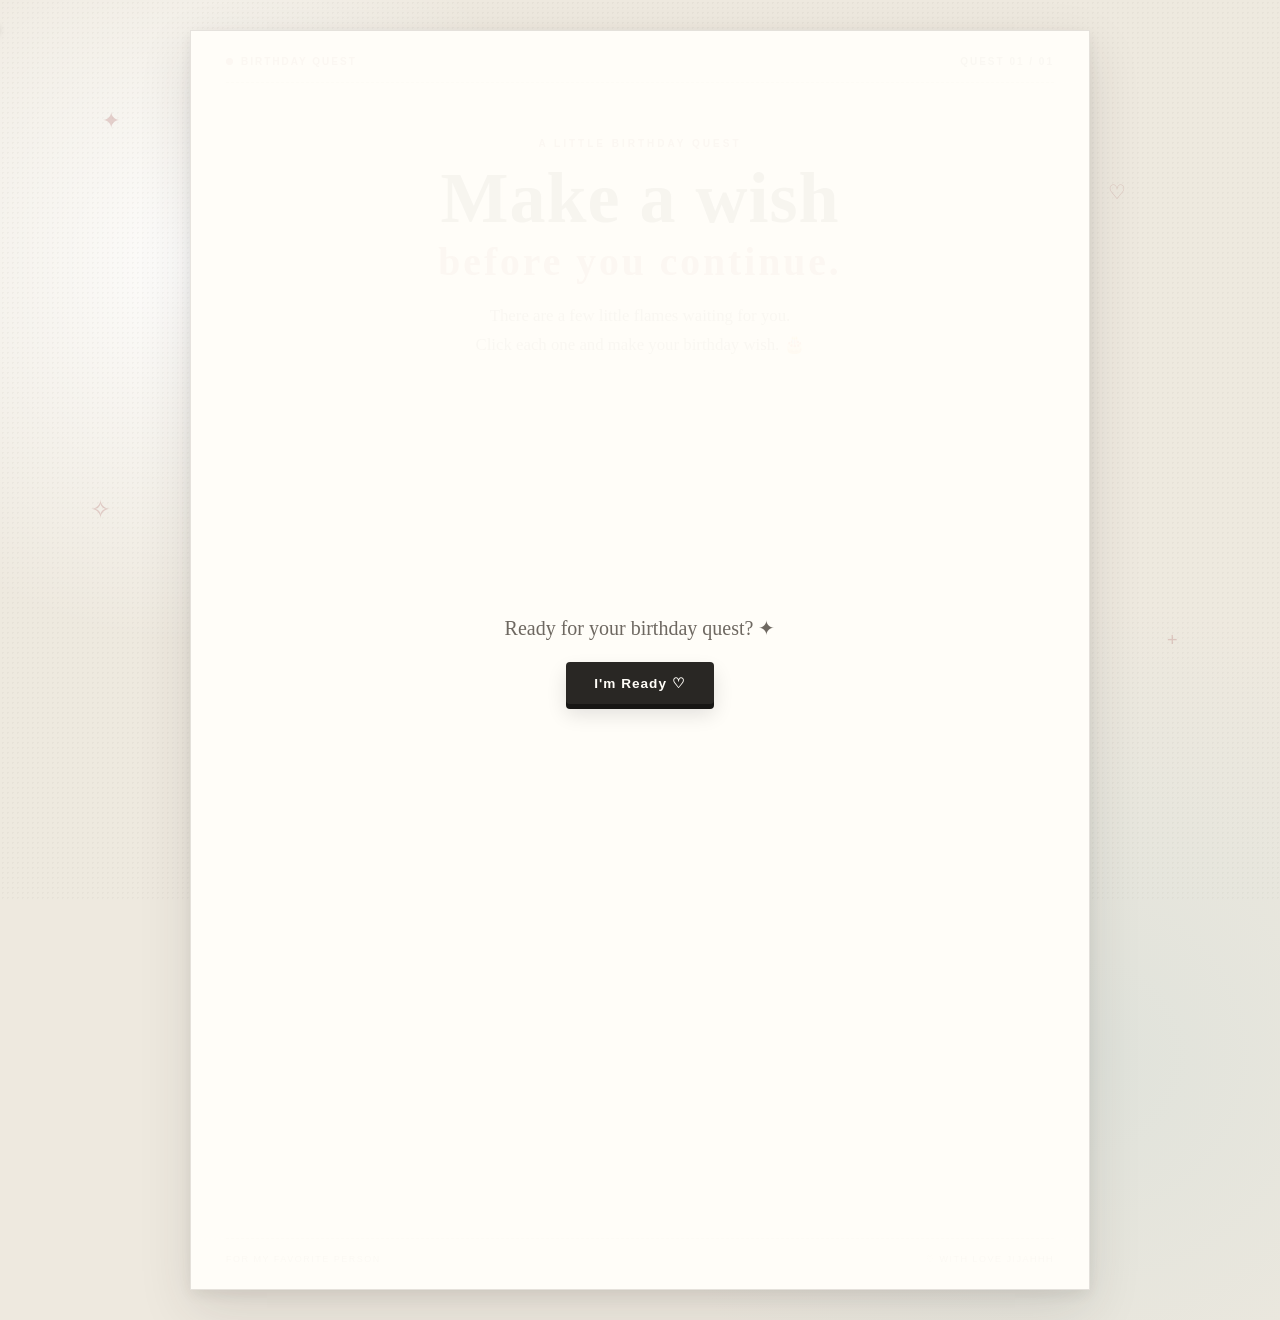
==== commit d864dd03: "Update cause.html" ====
--- a/cause.html
+++ b/cause.html
@@ -87,8 +87,9 @@
         </div>
 
 
+
         <!-- ========================================
-             MAIN CONTENT
+             CONTENT
         ======================================== -->
 
         <section class="birthday-content">
@@ -97,7 +98,9 @@
             <!-- TITLE -->
 
             <p class="eyebrow">
+
                 A LITTLE BIRTHDAY QUEST
+
             </p>
 
 
@@ -114,6 +117,7 @@
             </h1>
 
 
+
             <!-- ========================================
                  READY SCREEN
             ======================================== -->
@@ -127,232 +131,260 @@
 
                 <button id="ready-button">
 
-                    I'm Ready
-
-                    <span>♡</span>
+                    I'm Ready ♡
 
                 </button>
 
             </div>
 
 
+
             <!-- ========================================
-                 DESCRIPTION
+                 QUEST CONTENT
             ======================================== -->
 
-            <p class="description">
-
-                There are a few little flames waiting for you.
-
-                <br>
-
-                Click each one and make your birthday wish. 🎂
-
-            </p>
-
-
-            <!-- ========================================
-                 CAKE AREA
-            ======================================== -->
-
-            <div class="cake-area">
-
-
-                <div class="cake-glow"></div>
-
-
-                <!-- D1 STICKER -->
-
-                <div class="cake-sticker sticker-d1">
-
-                    <img
-                        src="d2.png"
-                        alt="D1"
-                    >
+            <div
+                id="quest-content"
+                class="quest-content hidden"
+            >
+
+
+                <!-- DESCRIPTION -->
+
+                <p class="description">
+
+                    There are a few little flames waiting for you.
+
+                    <br>
+
+                    Click each one and make your birthday wish. 🎂
+
+                </p>
+
+
+
+                <!-- ========================================
+                     CAKE AREA
+                ======================================== -->
+
+                <div class="cake-area">
+
+
+                    <div class="cake-glow"></div>
+
+
+                    <!-- D1 -->
+
+                    <div class="cake-sticker sticker-d1">
+
+                        <img
+                            src="d2.png"
+                            alt="D1"
+                        >
+
+                    </div>
+
+
+                    <!-- D2 -->
+
+                    <div class="cake-sticker sticker-d2">
+
+                        <img
+                            src="d3.png"
+                            alt="D2"
+                        >
+
+                    </div>
+
+
+
+                    <!-- CAKE -->
+
+                    <div class="cake">
+
+
+                        <!-- CANDLES -->
+
+                        <div class="candles">
+
+
+                            <!-- Candle 1 -->
+
+                            <div class="candle">
+
+                                <div
+                                    class="flame"
+                                    data-candle="1"
+                                ></div>
+
+                                <div class="wick"></div>
+
+                                <div class="candle-body"></div>
+
+                                <div class="smoke"></div>
+
+                            </div>
+
+
+                            <!-- Candle 2 -->
+
+                            <div class="candle">
+
+                                <div
+                                    class="flame"
+                                    data-candle="2"
+                                ></div>
+
+                                <div class="wick"></div>
+
+                                <div class="candle-body"></div>
+
+                                <div class="smoke"></div>
+
+                            </div>
+
+
+                            <!-- Candle 3 -->
+
+                            <div class="candle">
+
+                                <div
+                                    class="flame"
+                                    data-candle="3"
+                                ></div>
+
+                                <div class="wick"></div>
+
+                                <div class="candle-body"></div>
+
+                                <div class="smoke"></div>
+
+                            </div>
+
+
+                            <!-- Candle 4 -->
+
+                            <div class="candle">
+
+                                <div
+                                    class="flame"
+                                    data-candle="4"
+                                ></div>
+
+                                <div class="wick"></div>
+
+                                <div class="candle-body"></div>
+
+                                <div class="smoke"></div>
+
+                            </div>
+
+
+                            <!-- Candle 5 -->
+
+                            <div class="candle">
+
+                                <div
+                                    class="flame"
+                                    data-candle="5"
+                                ></div>
+
+                                <div class="wick"></div>
+
+                                <div class="candle-body"></div>
+
+                                <div class="smoke"></div>
+
+                            </div>
+
+
+                        </div>
+
+
+
+                        <!-- CAKE TOP -->
+
+                        <div class="cake-top">
+
+
+                            <div class="cream cream-1"></div>
+
+                            <div class="cream cream-2"></div>
+
+                            <div class="cream cream-3"></div>
+
+
+                            <div class="sprinkles">
+
+                                <span>•</span>
+                                <span>•</span>
+                                <span>•</span>
+                                <span>•</span>
+                                <span>•</span>
+                                <span>•</span>
+
+                            </div>
+
+
+                        </div>
+
+
+
+                        <!-- CAKE MIDDLE -->
+
+                        <div class="cake-middle"></div>
+
+
+                        <!-- CAKE BOTTOM -->
+
+                        <div class="cake-bottom"></div>
+
+
+                        <!-- PLATE -->
+
+                        <div class="cake-plate"></div>
+
+
+                    </div>
 
                 </div>
 
 
-                <!-- D2 STICKER -->
-
-                <div class="cake-sticker sticker-d2">
-
-                    <img
-                        src="d3.png"
-                        alt="D2"
-                    >
+
+                <!-- ========================================
+                     QUEST STATUS
+                ======================================== -->
+
+                <div class="quest-status">
+
+
+                    <span id="quest-text">
+
+                        Click the flames to blow out the candles.
+
+                    </span>
+
+
+                    <div class="candle-progress">
+
+                        <span class="progress-dot active"></span>
+
+                        <span class="progress-dot active"></span>
+
+                        <span class="progress-dot active"></span>
+
+                        <span class="progress-dot active"></span>
+
+                        <span class="progress-dot active"></span>
+
+                    </div>
+
 
                 </div>
 
 
-                <!-- CAKE -->
-
-                <div class="cake">
-
-
-                    <!-- CANDLES -->
-
-                    <div class="candles">
-
-
-                        <div class="candle candle-1">
-
-                            <div
-                                class="flame"
-                                data-candle="1">
-                            </div>
-
-                            <div class="wick"></div>
-
-                            <div class="candle-body"></div>
-
-                            <div class="smoke"></div>
-
-                        </div>
-
-
-                        <div class="candle candle-2">
-
-                            <div
-                                class="flame"
-                                data-candle="2">
-                            </div>
-
-                            <div class="wick"></div>
-
-                            <div class="candle-body"></div>
-
-                            <div class="smoke"></div>
-
-                        </div>
-
-
-                        <div class="candle candle-3">
-
-                            <div
-                                class="flame"
-                                data-candle="3">
-                            </div>
-
-                            <div class="wick"></div>
-
-                            <div class="candle-body"></div>
-
-                            <div class="smoke"></div>
-
-                        </div>
-
-
-                        <div class="candle candle-4">
-
-                            <div
-                                class="flame"
-                                data-candle="4">
-                            </div>
-
-                            <div class="wick"></div>
-
-                            <div class="candle-body"></div>
-
-                            <div class="smoke"></div>
-
-                        </div>
-
-
-                        <div class="candle candle-5">
-
-                            <div
-                                class="flame"
-                                data-candle="5">
-                            </div>
-
-                            <div class="wick"></div>
-
-                            <div class="candle-body"></div>
-
-                            <div class="smoke"></div>
-
-                        </div>
-
-
-                    </div>
-
-
-                    <!-- CAKE TOP -->
-
-                    <div class="cake-top">
-
-                        <div class="cream cream-1"></div>
-
-                        <div class="cream cream-2"></div>
-
-                        <div class="cream cream-3"></div>
-
-
-                        <div class="sprinkles">
-
-                            <span>•</span>
-                            <span>•</span>
-                            <span>•</span>
-                            <span>•</span>
-                            <span>•</span>
-                            <span>•</span>
-
-                        </div>
-
-                    </div>
-
-
-                    <!-- CAKE MIDDLE -->
-
-                    <div class="cake-middle"></div>
-
-
-                    <!-- CAKE BOTTOM -->
-
-                    <div class="cake-bottom"></div>
-
-
-                    <!-- PLATE -->
-
-                    <div class="cake-plate"></div>
-
-
-                </div>
-
             </div>
 
-
-            <!-- ========================================
-                 QUEST STATUS
-            ======================================== -->
-
-            <div class="quest-status">
-
-
-                <span id="quest-text">
-
-                    Click the flames to blow out the candles.
-
-                </span>
-
-
-                <div class="candle-progress">
-
-                    <span class="progress-dot active"></span>
-
-                    <span class="progress-dot"></span>
-
-                    <span class="progress-dot"></span>
-
-                    <span class="progress-dot"></span>
-
-                    <span class="progress-dot"></span>
-
-                </div>
-
-
-            </div>
 
 
             <!-- ========================================
@@ -418,6 +450,7 @@
         </section>
 
 
+
         <!-- ========================================
              FOOTER
         ======================================== -->
@@ -425,12 +458,16 @@
         <div class="bottom-bar">
 
             <span>
+
                 FOR MY FAVORITE PERSON
+
             </span>
 
 
             <span>
-                ♡ WITH LOVE
+
+                ♡ WITH LOVE JIJAHHH
+
             </span>
 
         </div>
@@ -439,12 +476,14 @@
     </main>
 
 
+
     <!-- ========================================
-         SCRIPT
+         JAVASCRIPT
     ======================================== -->
 
     <script src="./cause.js"></script>
 
+
 </body>
 
 </html>
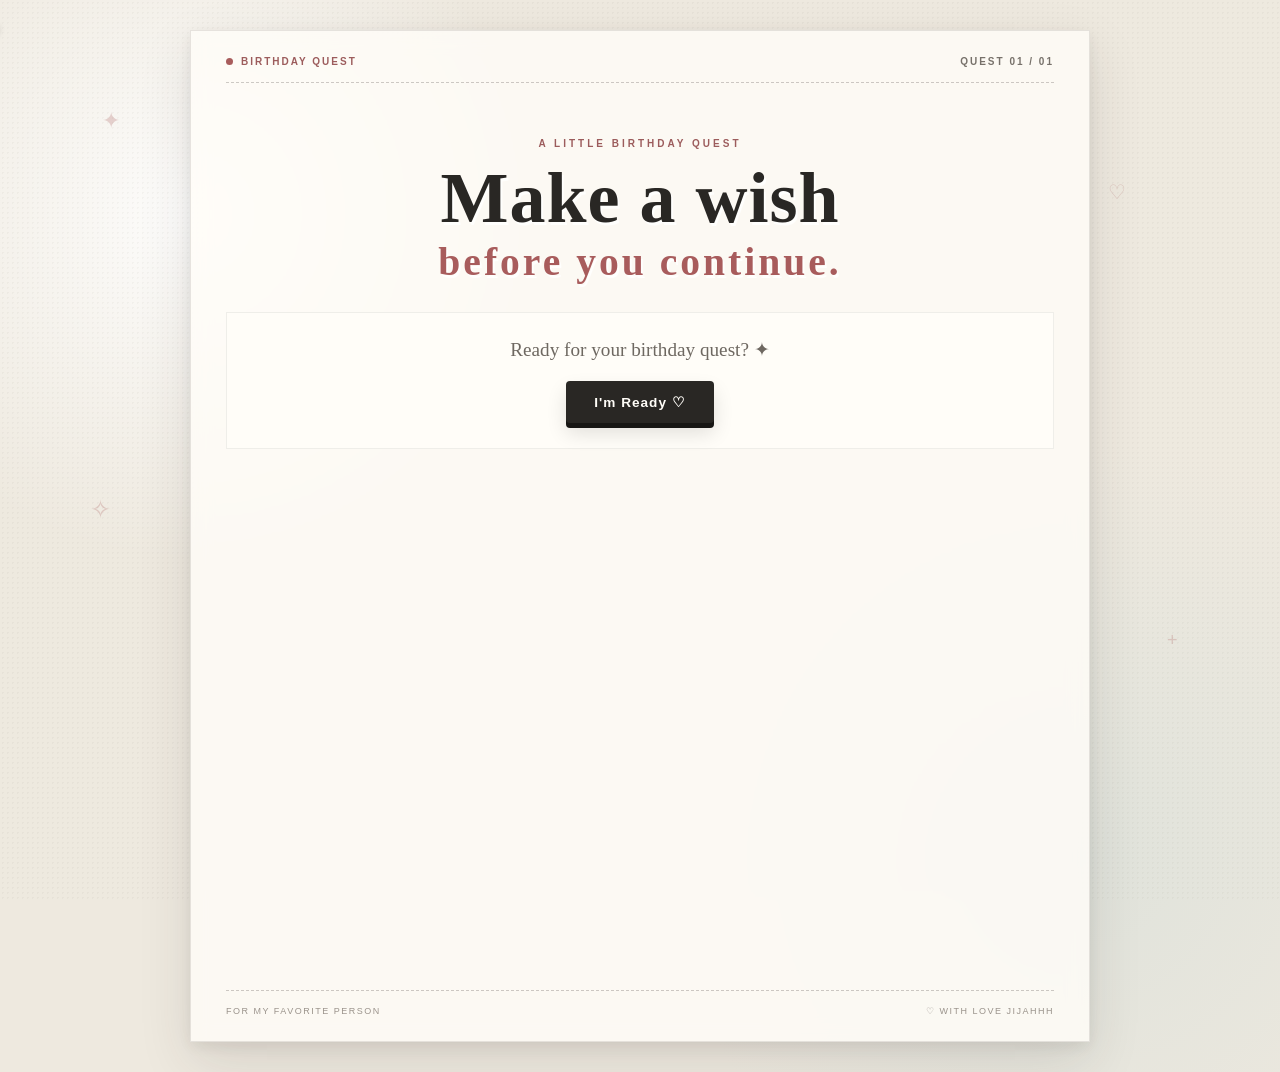
==== commit 7c9f761d: "Update cause.html" ====
--- a/cause.html
+++ b/cause.html
@@ -422,7 +422,8 @@
 
                     I hope this new chapter of your life
                     brings you lots of happiness,
-                    good things, and everything you've been wishing for.
+                    good things, and everything you've been wishing for. 
+                    Be Happy <3 Sukses teruss sayangg. I'll always support u.
 
                 </p>
 
@@ -430,14 +431,14 @@
                 <p>
 
                     And I hope I get to be there
-                    for as many of those moments as I can.
+                    for as many of those moments as I can:D
 
                 </p>
 
 
                 <button id="continue-button">
 
-                    Read my birthday message
+                    Next
 
                     <span>→</span>
 
--- a/cause.css
+++ b/cause.css
@@ -75,7 +75,7 @@
 
 
 /* ========================================
-   CURSOR
+   CUSTOM CURSOR
 ======================================== */
 
 .cursor {
@@ -83,14 +83,17 @@
     position: fixed;
 
     width: 24px;
+
     height: 24px;
 
     pointer-events: none;
 
     z-index: 99999;
 
-    transform: translate(-50%, -50%);
-}
+    transform:
+        translate(-50%, -50%);
+}
+
 
 .cursor::after {
 
@@ -144,36 +147,47 @@
 
 
 .floating-background span:nth-child(1) {
+
     top: 12%;
     left: 8%;
     font-size: 22px;
 }
 
+
 .floating-background span:nth-child(2) {
+
     top: 20%;
     right: 12%;
     font-size: 20px;
 }
 
+
 .floating-background span:nth-child(3) {
+
     top: 55%;
     left: 7%;
     font-size: 25px;
 }
 
+
 .floating-background span:nth-child(4) {
+
     top: 70%;
     right: 8%;
     font-size: 18px;
 }
 
+
 .floating-background span:nth-child(5) {
+
     bottom: 12%;
     left: 20%;
     font-size: 20px;
 }
 
+
 .floating-background span:nth-child(6) {
+
     top: 42%;
     right: 23%;
     font-size: 22px;
@@ -190,19 +204,14 @@
 
     z-index: 5;
 
-    width: min(
-        900px,
-        92%
-    );
+    width: min(900px, 92%);
 
     min-height: 720px;
 
     margin: 30px auto;
 
     padding:
-        25px
-        35px
-        25px;
+        25px 35px;
 
     background:
         rgba(255,253,248,.82);
@@ -226,99 +235,7 @@
         blur(10px);
 }
 
-/* ========================================
-   READY SCREEN
-======================================== */
-
-#ready-screen {
-
-    position: absolute;
-
-    inset: 0;
-
-    z-index: 50;
-
-    display: flex;
-
-    flex-direction: column;
-
-    align-items: center;
-
-    justify-content: center;
-
-    text-align: center;
-
-    background:
-        rgba(255,253,248,.96);
-
-    opacity: 1;
-}
-
-
-#ready-screen p {
-
-    font-family: Georgia, serif;
-
-    font-size: 1.25rem;
-
-    color: #6e6861;
-
-    margin-bottom: 22px;
-}
-
-
-#ready-button {
-
-    padding:
-        13px 28px;
-
-    border: none;
-
-    border-radius: 4px;
-
-    background: #292724;
-
-    color: #fffdf8;
-
-    font-family:
-        "Arial Rounded MT Bold",
-        Arial,
-        sans-serif;
-
-    font-size: .85rem;
-
-    font-weight: bold;
-
-    letter-spacing: 1px;
-
-    box-shadow:
-        0 5px 0 #171614,
-        0 10px 20px
-        rgba(0,0,0,.12);
-
-    transition:
-        transform .2s ease,
-        background .2s ease;
-
-    cursor: pointer;
-}
-
-
-#ready-button:hover {
-
-    background: #3b3834;
-
-    transform:
-        translateY(-3px);
-}
-
-
-#ready-button span {
-
-    margin-left: 8px;
-
-    color: #d98b8b;
-}
+
 /* ========================================
    HEADER
 ======================================== */
@@ -363,6 +280,7 @@
 .status-dot {
 
     width: 7px;
+
     height: 7px;
 
     display: inline-block;
@@ -397,6 +315,10 @@
         40px;
 }
 
+
+/* ========================================
+   EYEBROW
+======================================== */
 
 .eyebrow {
 
@@ -457,17 +379,138 @@
 }
 
 
+/* ========================================
+   READY SCREEN
+======================================== */
+
+#ready-screen {
+
+    width: 100%;
+
+    display: flex;
+
+    flex-direction: column;
+
+    align-items: center;
+
+    justify-content: center;
+
+    text-align: center;
+
+    margin-top: 10px;
+
+    margin-bottom: 25px;
+
+    padding: 25px 20px;
+
+    background:
+        rgba(255,253,248,.9);
+
+    border:
+        1px solid
+        rgba(60,55,50,.08);
+}
+
+
+#ready-screen p {
+
+    font-family:
+        Georgia,
+        serif;
+
+    font-size: 1.2rem;
+
+    color: #6e6861;
+
+    margin-bottom: 20px;
+}
+
+
+/* ========================================
+   READY BUTTON
+======================================== */
+
+#ready-button {
+
+    padding:
+        13px 28px;
+
+    border: none;
+
+    border-radius: 4px;
+
+    background: #292724;
+
+    color: #fffdf8;
+
+    font-family:
+        "Arial Rounded MT Bold",
+        Arial,
+        sans-serif;
+
+    font-size: .85rem;
+
+    font-weight: bold;
+
+    letter-spacing: 1px;
+
+    box-shadow:
+        0 5px 0 #171614,
+        0 10px 20px
+        rgba(0,0,0,.12);
+
+    transition:
+        transform .2s ease,
+        background .2s ease;
+
+    cursor: pointer;
+}
+
+
+#ready-button:hover {
+
+    background: #3b3834;
+
+    transform:
+        translateY(-3px);
+}
+
+
+/* ========================================
+   QUEST CONTENT
+======================================== */
+
+.quest-content {
+
+    width: 100%;
+}
+
+
+.quest-content.hidden {
+
+    display: none;
+}
+
+
+/* ========================================
+   DESCRIPTION
+======================================== */
+
 .description {
 
     color: #6e6861;
 
-    font-family: Georgia, serif;
+    font-family:
+        Georgia,
+        serif;
 
     font-size: 1.05rem;
 
     line-height: 1.7;
 
-    margin-bottom: 15px;
+    margin-bottom: 10px;
+
+    text-align: center;
 }
 
 
@@ -479,9 +522,7 @@
 
     position: relative;
 
-    width: 450px;
-
-    max-width: 95%;
+    width: min(560px, 100%);
 
     height: 330px;
 
@@ -494,17 +535,29 @@
     justify-content: center;
 
     align-items: flex-end;
-}
-
+
+    overflow: visible;
+}
+
+
+/* ========================================
+   CAKE GLOW
+======================================== */
 
 .cake-glow {
 
     position: absolute;
 
     width: 280px;
+
     height: 180px;
 
     bottom: 45px;
+
+    left: 50%;
+
+    transform:
+        translateX(-50%);
 
     background:
         rgba(210,139,139,.12);
@@ -512,6 +565,8 @@
     filter: blur(35px);
 
     border-radius: 50%;
+
+    pointer-events: none;
 }
 
 
@@ -526,6 +581,10 @@
     width: 330px;
 
     height: 210px;
+
+    flex-shrink: 0;
+
+    z-index: 4;
 }
 
 
@@ -547,7 +606,8 @@
 
     display: flex;
 
-    justify-content: space-between;
+    justify-content:
+        space-between;
 
     align-items: flex-end;
 
@@ -562,10 +622,14 @@
     width: 25px;
 
     height: 90px;
-}
-
-
-/* Candle body */
+
+    flex-shrink: 0;
+}
+
+
+/* ========================================
+   CANDLE BODY
+======================================== */
 
 .candle-body {
 
@@ -598,13 +662,16 @@
 }
 
 
-/* Wick */
+/* ========================================
+   WICK
+======================================== */
 
 .wick {
 
     position: absolute;
 
     width: 3px;
+
     height: 10px;
 
     background: #292724;
@@ -626,6 +693,7 @@
     position: absolute;
 
     width: 18px;
+
     height: 28px;
 
     left: 3px;
@@ -635,6 +703,7 @@
     z-index: 10;
 
     background:
+
         linear-gradient(
             45deg,
             #d98b8b,
@@ -664,7 +733,6 @@
         opacity .3s ease,
         transform .3s ease;
 
-    /* IMPORTANT */
     cursor: pointer;
 }
 
@@ -676,6 +744,7 @@
     position: absolute;
 
     width: 7px;
+
     height: 12px;
 
     background: #fffdf8;
@@ -683,13 +752,12 @@
     border-radius: 50%;
 
     left: 7px;
+
     top: 9px;
 
     opacity: .7;
 }
 
-
-/* Hover flame */
 
 .flame:hover {
 
@@ -708,6 +776,7 @@
     position: absolute;
 
     width: 8px;
+
     height: 8px;
 
     border-radius: 50%;
@@ -728,7 +797,7 @@
 
 
 /* ========================================
-   CAKE BODY
+   CAKE TOP
 ======================================== */
 
 .cake-top {
@@ -761,7 +830,9 @@
 }
 
 
-/* Cream */
+/* ========================================
+   CREAM
+======================================== */
 
 .cream {
 
@@ -773,7 +844,8 @@
 
     background: #fffdf8;
 
-    border-radius: 0 0 50% 50%;
+    border-radius:
+        0 0 50% 50%;
 
     bottom: -10px;
 }
@@ -783,16 +855,20 @@
     left: 55px;
 }
 
+
 .cream-2 {
     left: 130px;
 }
 
+
 .cream-3 {
     right: 55px;
 }
 
 
-/* Sprinkles */
+/* ========================================
+   SPRINKLES
+======================================== */
 
 .sprinkles {
 
@@ -801,7 +877,8 @@
     justify-content:
         space-around;
 
-    padding: 15px 40px;
+    padding:
+        15px 40px;
 
     color: #a85c5c;
 
@@ -809,7 +886,9 @@
 }
 
 
-/* Middle */
+/* ========================================
+   CAKE MIDDLE
+======================================== */
 
 .cake-middle {
 
@@ -824,6 +903,7 @@
     height: 55px;
 
     background:
+
         linear-gradient(
             to bottom,
             #d7a0a0,
@@ -841,7 +921,9 @@
 }
 
 
-/* Bottom */
+/* ========================================
+   CAKE BOTTOM
+======================================== */
 
 .cake-bottom {
 
@@ -856,6 +938,7 @@
     height: 60px;
 
     background:
+
         linear-gradient(
             to bottom,
             #fffdf8,
@@ -873,7 +956,9 @@
 }
 
 
-/* Plate */
+/* ========================================
+   PLATE
+======================================== */
 
 .cake-plate {
 
@@ -898,25 +983,68 @@
     z-index: 0;
 }
 
-@media (max-width: 600px) {
-
-    #quest-text {
-       transform: translateY(50px);
-        position: relative;
-        z-index: 10;
-        display: block;
-        width: 90%;
-        margin: 0 auto 20px;
-        text-align: center;
-        line-height: 1.4;
-    }
-
-    /* Kalau cake masih menimpa teks */
-    .cake {
-        margin-top: 20px;
-    }
-
-}
+
+/* ========================================
+   CAKE STICKERS
+======================================== */
+
+.cake-sticker {
+
+    position: absolute;
+
+    z-index: 8;
+
+    pointer-events: none;
+
+    width: 105px;
+
+    height: auto;
+
+    top: auto;
+}
+
+
+.cake-sticker img {
+
+    display: block;
+
+    width: 100%;
+
+    height: auto;
+}
+
+
+/*
+    IMPORTANT:
+
+    Sticker sekarang diposisikan
+    relatif terhadap CAKE, bukan
+    ujung layar/cake-area.
+*/
+
+
+.sticker-d1 {
+
+    left: calc(50% - 270px);
+
+    bottom: 65px;
+
+    transform:
+        rotate(-7deg);
+}
+
+
+.sticker-d2 {
+
+    right: calc(50% - 270px);
+
+    bottom: 65px;
+
+    transform:
+        rotate(7deg);
+}
+
+
 /* ========================================
    QUEST STATUS
 ======================================== */
@@ -937,9 +1065,26 @@
 
     letter-spacing: .5px;
 
-    margin-top: 10px;
-}
-
+    margin-top: -5px;
+
+    text-align: center;
+}
+
+
+#quest-text {
+
+    display: block;
+
+    max-width: 90%;
+
+    line-height: 1.5;
+   margin: 50px;
+}
+
+
+/* ========================================
+   PROGRESS
+======================================== */
 
 .candle-progress {
 
@@ -952,6 +1097,7 @@
 .progress-dot {
 
     width: 8px;
+
     height: 8px;
 
     border-radius: 50%;
@@ -991,6 +1137,8 @@
     padding:
         35px 30px;
 
+    text-align: center;
+
     background:
         rgba(255,253,248,.9);
 
@@ -1012,6 +1160,10 @@
 }
 
 
+/* ========================================
+   MESSAGE ICON
+======================================== */
+
 .message-icon {
 
     font-size: 28px;
@@ -1038,7 +1190,9 @@
 
 .birthday-message h2 {
 
-    font-family: Georgia, serif;
+    font-family:
+        Georgia,
+        serif;
 
     font-size:
         clamp(
@@ -1059,7 +1213,9 @@
 
     line-height: 1.7;
 
-    font-family: Georgia, serif;
+    font-family:
+        Georgia,
+        serif;
 
     margin-bottom: 10px;
 }
@@ -1103,6 +1259,8 @@
     transition:
         transform .2s ease,
         background .2s ease;
+
+    cursor: pointer;
 }
 
 
@@ -1133,6 +1291,8 @@
 
     justify-content:
         space-between;
+
+    gap: 20px;
 
     padding-top: 15px;
 
@@ -1167,12 +1327,14 @@
 @keyframes flameFlicker {
 
     from {
+
         transform:
             rotate(-45deg)
             scale(.95);
     }
 
     to {
+
         transform:
             rotate(-43deg)
             scale(1.08);
@@ -1183,12 +1345,14 @@
 @keyframes floatAround {
 
     0%, 100% {
+
         transform:
             translateY(0)
             rotate(0deg);
     }
 
     50% {
+
         transform:
             translateY(-18px)
             rotate(5deg);
@@ -1196,31 +1360,8 @@
 }
 
 
-@keyframes smokeRise {
-
-    0% {
-        opacity: .5;
-
-        transform:
-            translateY(0)
-            scale(.7);
-    }
-
-    100% {
-        opacity: 0;
-
-        transform:
-            translate(
-                8px,
-                -45px
-            )
-            scale(1.5);
-    }
-}
-
-
-/* ========================================
-   MOBILE
+/* ========================================
+   TABLET
 ======================================== */
 
 @media (max-width: 768px) {
@@ -1234,17 +1375,15 @@
         margin: 20px auto;
 
         padding:
-            20px
-            18px
-            22px;
+            20px 18px 22px;
     }
 
 
     .birthday-content {
 
         padding:
-            40px 0
-            30px;
+            35px 0
+            25px;
     }
 
 
@@ -1252,8 +1391,8 @@
 
         font-size:
             clamp(
-                2.3rem,
-                11vw,
+                2.2rem,
+                10vw,
                 3.5rem
             );
     }
@@ -1261,363 +1400,508 @@
 
     .description {
 
-        font-size: .9rem;
-    }
-
+        font-size: .92rem;
+
+        padding:
+            0 10px;
+    }
+
+
+    /* ================================
+       TABLET CAKE
+    ================================ */
 
     .cake-area {
 
+        width: 100%;
+
+        height: 275px;
+    }
+
+
+    .cake {
+
         transform:
-            scale(.8);
+            scale(.78);
+
+        transform-origin:
+            center bottom;
+    }
+
+
+    .cake-sticker {
+
+        width: 82px;
+
+        z-index: 8;
+    }
+
+
+    .sticker-d1 {
+
+        left: calc(50% - 245px);
+
+        bottom: 55px;
+
+        transform:
+            rotate(-7deg);
+    }
+
+
+    .sticker-d2 {
+
+        right: calc(50% - 245px);
+
+        bottom: 55px;
+
+        transform:
+            rotate(7deg);
+    }
+
+
+    .quest-status {
+
+        margin-top: -5px;
+    }
+
+
+    .birthday-message {
+
+        width: 94%;
+
+        padding:
+            28px 20px;
+    }
+
+
+    .bottom-bar {
+
+        font-size: 7px;
+
+        letter-spacing: 1px;
+    }
+
+}
+
+
+/* ========================================
+   MOBILE
+======================================== */
+
+@media (max-width: 480px) {
+
+    body {
+
+        overflow-x: hidden;
+    }
+
+
+    .birthday-page {
+
+        width:
+            calc(100% - 20px);
 
         margin:
-            -10px
-            auto;
-    }
-
+            10px auto;
+
+        padding:
+            16px 12px 18px;
+    }
+
+
+    .quest-header {
+
+        font-size: 7px;
+
+        letter-spacing: 1px;
+
+        padding-bottom: 12px;
+    }
+
+
+    .quest-label {
+
+        gap: 5px;
+    }
+
+
+    .status-dot {
+
+        width: 6px;
+
+        height: 6px;
+    }
+
+
+    .birthday-content {
+
+        padding:
+            28px 0
+            20px;
+    }
+
+
+    .eyebrow {
+
+        font-size: 8px;
+
+        letter-spacing: 2px;
+
+        margin-bottom: 12px;
+    }
+
+
+    h1 {
+
+        font-size:
+            clamp(
+                2rem,
+                12vw,
+                2.8rem
+            );
+
+        margin-bottom: 18px;
+    }
+
+
+    h1 span {
+
+        font-size: .48em;
+
+        letter-spacing: 2px;
+
+        margin-top: 10px;
+    }
+
+
+    /* ================================
+       READY
+    ================================ */
+
+    #ready-screen {
+
+        margin-top: 5px;
+
+        margin-bottom: 18px;
+
+        padding:
+            20px 12px;
+    }
+
+
+    #ready-screen p {
+
+        font-size: 1rem;
+
+        margin-bottom: 17px;
+    }
+
+
+    #ready-button {
+
+        padding:
+            11px 22px;
+
+        font-size: .78rem;
+    }
+
+
+    /* ================================
+       DESCRIPTION
+    ================================ */
+
+    .description {
+
+        font-size: .82rem;
+
+        line-height: 1.55;
+
+        padding:
+            0 5px;
+
+        margin-bottom: 0;
+    }
+
+
+    /* ================================
+       MOBILE CAKE AREA
+    ================================ */
+
+    .cake-area {
+
+        width: 100%;
+
+        height: 225px;
+
+        margin:
+            5px auto
+            0;
+
+        overflow: visible;
+    }
+
+
+    /*
+        Cake dibuat lebih kecil,
+        tapi TIDAK terlalu kecil.
+    */
+
+    .cake {
+
+        transform:
+            scale(.66);
+
+        transform-origin:
+            center bottom;
+    }
+
+
+    /* ================================
+       MOBILE STICKERS
+    ================================ */
+
+    .cake-sticker {
+
+        width: 62px;
+
+        z-index: 8;
+    }
+
+
+    /*
+        JARAK STICKER DARI CAKE:
+
+        Cake setelah scale .66
+        lebarnya kira-kira 218px.
+
+        Sticker ditempatkan sedikit
+        di luar cake, bukan di ujung
+        cake-area.
+    */
+
+    .sticker-d1 {
+
+        left: calc(50% - 170px);
+
+        bottom: 55px;
+
+        transform:
+            rotate(-8deg);
+    }
+
+
+    .sticker-d2 {
+
+        right: calc(50% - 170px);
+
+        bottom: 55px;
+
+        transform:
+            rotate(8deg);
+    }
+
+
+    /* ================================
+       QUEST STATUS
+    ================================ */
 
     .quest-status {
 
-        margin-top: -20px;
-    }
-
+        margin-top: 0;
+
+        gap: 9px;
+
+        font-size: .72rem;
+    }
+
+
+    #quest-text {
+
+        max-width: 95%;
+
+        line-height: 1.4;
+    }
+
+
+    .candle-progress {
+
+        gap: 6px;
+    }
+
+
+    .progress-dot {
+
+        width: 7px;
+
+        height: 7px;
+    }
+
+
+    /* ================================
+       MESSAGE
+    ================================ */
 
     .birthday-message {
 
+        width: 96%;
+
+        margin-top: 25px;
+
         padding:
-            28px
-            18px;
-    }
-
+            25px 16px;
+    }
+
+
+    .message-icon {
+
+        font-size: 24px;
+    }
+
+
+    .birthday-message h2 {
+
+        font-size: 1.65rem;
+
+        line-height: 1.15;
+
+        margin-bottom: 15px;
+    }
+
+
+    .birthday-message p:not(.message-small) {
+
+        font-size: .85rem;
+
+        line-height: 1.6;
+    }
+
+
+    #continue-button {
+
+        width: 100%;
+
+        padding:
+            12px 15px;
+
+        font-size: .72rem;
+    }
+
+
+    /* ================================
+       FOOTER
+    ================================ */
 
     .bottom-bar {
 
-        font-size: 7px;
-
-        letter-spacing: 1px;
-    }
-}
-
-
-@media (max-width: 480px) {
+        gap: 8px;
+
+        font-size: 6px;
+
+        letter-spacing: .7px;
+
+        padding-top: 12px;
+    }
+
+}
+
+
+/* ========================================
+   VERY SMALL PHONE
+======================================== */
+
+@media (max-width: 360px) {
+
+    .birthday-page {
+
+        width:
+            calc(100% - 14px);
+
+        padding:
+            14px 10px 16px;
+    }
+
 
     .quest-header {
 
-        font-size: 8px;
-    }
-
+        font-size: 6px;
+    }
+
+
+    h1 {
+
+        font-size: 1.9rem;
+    }
+
+
+    .description {
+
+        font-size: .76rem;
+    }
+
+
+    /* ================================
+       VERY SMALL CAKE
+    ================================ */
 
     .cake-area {
 
+        height: 200px;
+    }
+
+
+    .cake {
+
         transform:
-            scale(.68);
-
-        margin:
-            -35px
-            auto;
+            scale(.58);
+
+        transform-origin:
+            center bottom;
+    }
+
+
+    .cake-sticker {
+
+        width: 53px;
+    }
+
+
+    .sticker-d1 {
+
+        left: calc(50% - 145px);
+
+        bottom: 48px;
+
+        transform:
+            rotate(-8deg);
+    }
+
+
+    .sticker-d2 {
+
+        right: calc(50% - 145px);
+
+        bottom: 48px;
+
+        transform:
+            rotate(8deg);
     }
 
 
     .quest-status {
 
-        margin-top: -45px;
+        font-size: .68rem;
     }
 
 
     .birthday-message h2 {
 
-        font-size: 1.8rem;
-    }
-}
-/* ========================================
-   WISH REVEAL
-======================================== */
-
-.wish-reveal {
-
-    position: fixed;
-
-    inset: 0;
-
-    z-index: 100;
-
-    display: flex;
-
-    align-items: center;
-
-    justify-content: center;
-
-    pointer-events: none;
-
-    opacity: 0;
-
-    visibility: hidden;
-
-}
-
-
-/* Soft overlay */
-
-.wish-reveal::before {
-
-    content: "";
-
-    position: absolute;
-
-    inset: 0;
-
-    background:
-        rgba(238,233,223,.72);
-
-    backdrop-filter:
-        blur(5px);
-
-    -webkit-backdrop-filter:
-        blur(5px);
-
-}
-
-
-/* Active */
-
-.wish-reveal.active {
-
-    opacity: 1;
-
-    visibility: visible;
-
-    pointer-events: auto;
-
-}
-
-
-/* ========================================
-   WISH CARD
-======================================== */
-
-.wish-card {
-
-    position: relative;
-
-    z-index: 3;
-
-    width: min(
-        400px,
-        82vw
-    );
-
-    padding:
-        32px
-        28px
-        28px;
-
-    text-align: center;
-
-    background:
-        rgba(255,253,248,.96);
-
-    border:
-        1px solid
-        rgba(60,55,50,.12);
-
-    box-shadow:
-
-        0 20px 50px
-        rgba(50,45,40,.15),
-
-        0 5px 15px
-        rgba(50,45,40,.08);
-
-    opacity: 0;
-
-    transform:
-        translateY(20px)
-        scale(.96);
-}
-
-
-/* Small label */
-
-.wish-small {
-
-    font-size: 9px;
-
-    letter-spacing: 3px;
-
-    color: #9c5c5c;
-
-    font-weight: bold;
-
-    margin-bottom: 15px;
-}
-
-
-/* Main wish */
-
-.wish-text {
-
-    color: #6e6861;
-
-    font-family: Georgia, serif;
-
-    font-size: 1.15rem;
-
-    line-height: 1.7;
-
-    margin-bottom: 22px;
-}
-
-
-/* ========================================
-   WISH BUTTON
-======================================== */
-
-#wish-confirm {
-
-    padding:
-        12px
-        22px;
-
-    border: none;
-
-    border-radius: 4px;
-
-    background: #292724;
-
-    color: #fffdf8;
-
-    font-family:
-        "Arial Rounded MT Bold",
-        Arial,
-        sans-serif;
-
-    font-size: .8rem;
-
-    font-weight: bold;
-
-    letter-spacing: 1px;
-
-    box-shadow:
-        0 4px 0 #171614,
-        0 8px 15px
-        rgba(0,0,0,.1);
-
-    transition:
-        transform .2s ease,
-        background .2s ease;
-
-    cursor: pointer;
-}
-
-
-#wish-confirm:hover {
-
-    background: #3b3834;
-
-    transform:
-        translateY(-3px);
-}
-
-
-#wish-confirm span {
-
-    margin-left: 8px;
-
-    color: #d98b8b;
-}
-
-
-/* ========================================
-   HEAD STICKERS
-======================================== */
-
-.wish-character {
-
-    position: absolute;
-
-    z-index: 4;
-
-    width: 145px;
-
-    pointer-events: none;
-
-    opacity: 0;
-}
-
-
-.wish-character img {
-
-    display: block;
-
-    width: 100%;
-
-    height: auto;
-}
-
-
-/* Left sticker */
-
-.character-1 {
-
-    left:
-        calc(50% - 275px);
-
-    top:
-        calc(50% - 145px);
-
-    transform:
-        rotate(-5deg);
-}
-
-
-/* Right sticker */
-
-.character-2 {
-
-    right:
-        calc(50% - 275px);
-
-    bottom:
-        calc(50% - 135px);
-
-    transform:
-        rotate(5deg);
-}
-
-/* ========================================
-   D1 & D2 STICKERS
-======================================== */
-/* ========================================
-   CAKE STICKERS
-======================================== */
-
-.cake-sticker {
-    position: absolute;
-    z-index: 5;
-    pointer-events: none;
-}
-
-.cake-sticker img {
-    width: 100%;
-    height: auto;
-    display: block;
-}
-
-/* Sticker kiri */
-.sticker-d1 {
-    width: 110px;
-    left: calc(50% - 280px);
-    top: 48%;
-    transform: translateY(-50%);
-}
-
-/* Sticker kanan */
-.sticker-d2 {
-    width: 110px;
-    right: calc(50% - 280px);
-    top: 48%;
-    transform: translateY(-50%);
-}
-
-
-
+        font-size: 1.45rem;
+    }
+
+
+    .bottom-bar {
+
+        font-size: 5.5px;
+    }
+
+}
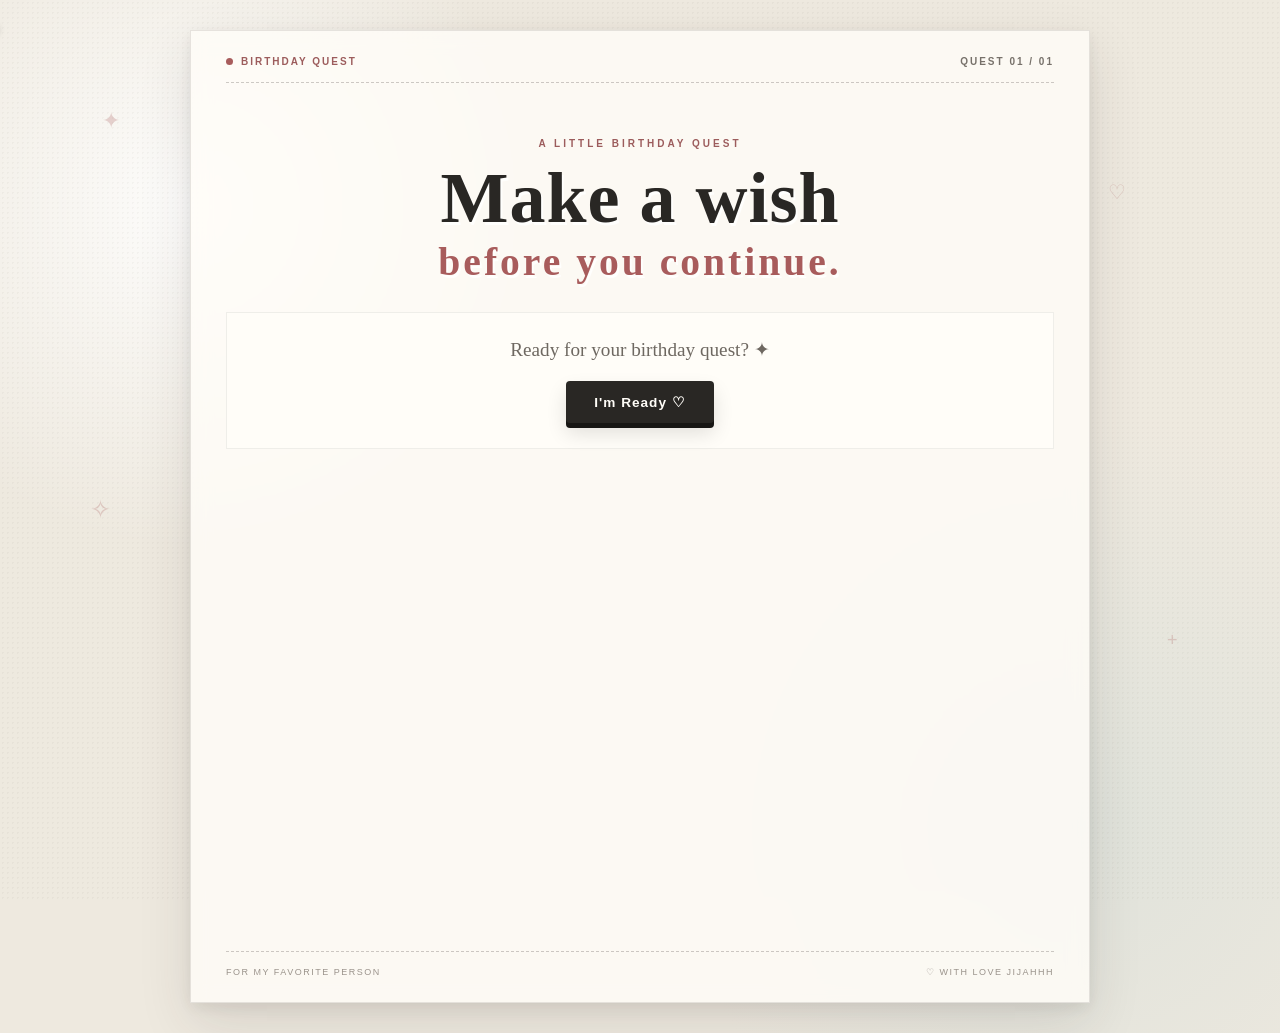
==== commit 38eab2d4: "Update cause.html" ====
--- a/cause.html
+++ b/cause.html
@@ -413,7 +413,7 @@
 
                 <h2>
 
-                    Happy Birthday, my love. 🤍
+                    Happy Birthday, Ayy 🤍
 
                 </h2>
 
@@ -423,8 +423,10 @@
                     I hope this new chapter of your life
                     brings you lots of happiness,
                     good things, and everything you've been wishing for. 
-                    Be Happy <3 Sukses teruss sayangg. I'll always support u.
-
+                    <p>
+                        Be Happy <3 Sukses teruss sayangg. 
+                        I'll always support u.
+                    </p>
                 </p>
 
 
